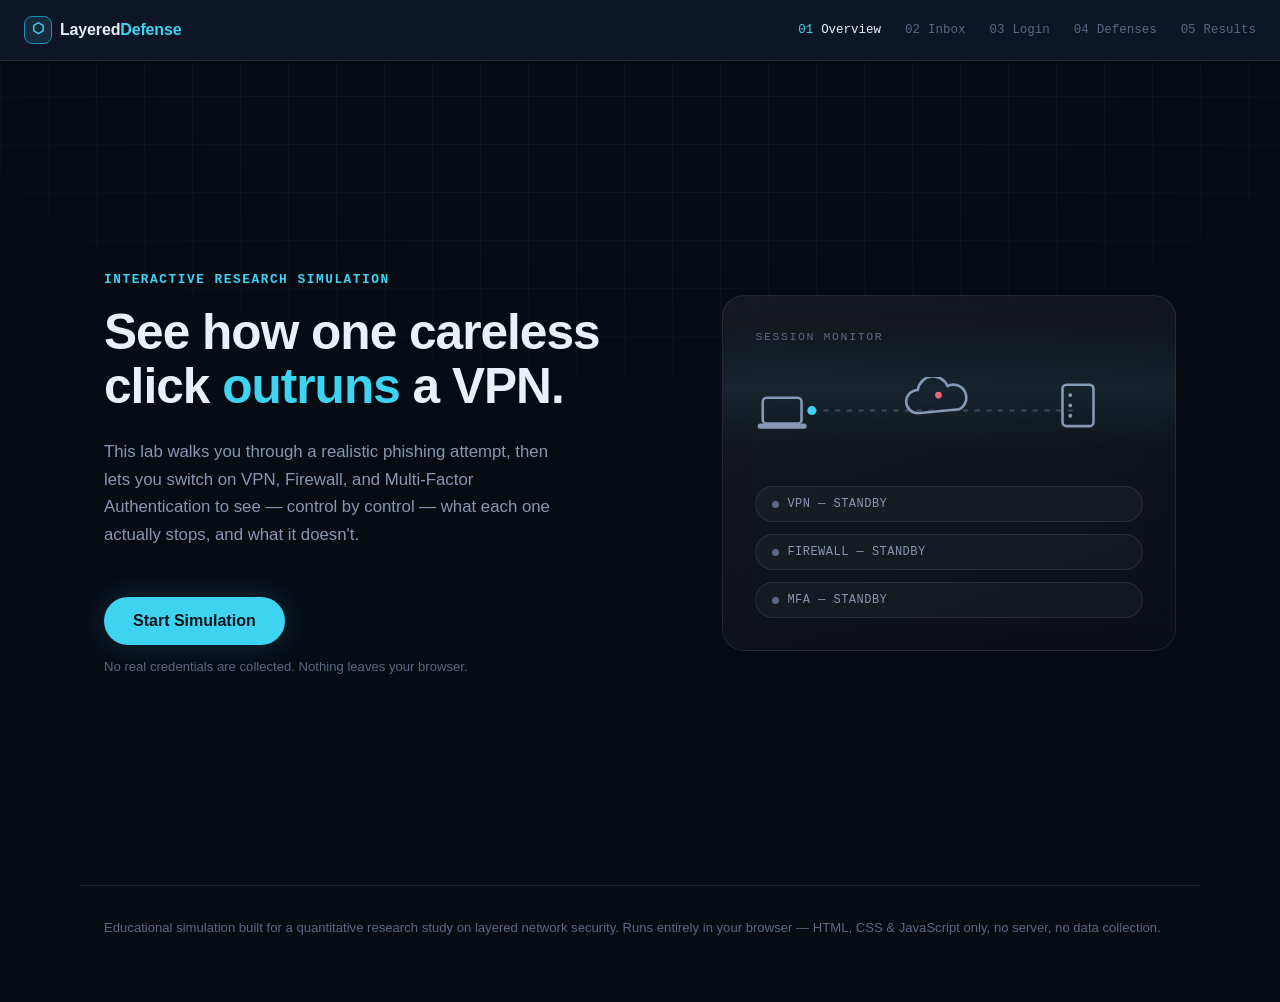
==== index.html @ 51710ab9 "Add files via upload" ====
<!DOCTYPE html>
<html lang="en">
  <head>
    <meta charset="UTF-8" />
    <meta name="viewport" content="width=device-width, initial-scale=1.0" />
    <title>Layered Defense &mdash; A Phishing Response Simulation</title>
    <meta
      name="description"
      content="An interactive, browser-only simulation showing what a VPN, Firewall, and Multi-Factor Authentication each actually stop during a phishing attack — and what they don't."
    />
    <link rel="stylesheet" href="css/style.css" />
  </head>
  <body>
    <!-- Decorative fixed background grid. Hidden from screen readers
         because it carries no information of its own. -->
    <div class="bg-grid" aria-hidden="true"></div>

    <!-- ============================================================
         TOP BAR
         Shown on every page. The step list doubles as an honest
         progress indicator: it tells the participant exactly where
         they are in a real 5-step sequence, not just decoration.
         ============================================================ -->
    <header class="topbar">
      <div class="topbar__brand">
        <span class="brand-mark" aria-hidden="true">&#x2B21;</span>
        <span class="brand-name"
          >Layered<span class="brand-name-accent">Defense</span></span
        >
      </div>
      <nav class="topbar__progress" aria-label="Simulation progress">
        <span class="step step--current">
          <span class="step__index">01</span>
          <span class="step__label">Overview</span>
        </span>
        <span class="step">
          <span class="step__index">02</span>
          <span class="step__label">Inbox</span>
        </span>
        <span class="step">
          <span class="step__index">03</span>
          <span class="step__label">Login</span>
        </span>
        <span class="step">
          <span class="step__index">04</span>
          <span class="step__label">Defenses</span>
        </span>
        <span class="step">
          <span class="step__index">05</span>
          <span class="step__label">Results</span>
        </span>
      </nav>
    </header>

    <!-- ============================================================
         HERO
         Two columns: the pitch + call to action on the left, and a
         small "session monitor" panel on the right that previews the
         laptop → internet → server path used later on the dashboard.
         ============================================================ -->
    <main class="hero">
      <div class="hero__content">
        <p class="eyebrow">Interactive Research Simulation</p>
        <h1 class="hero__title">
          See how one careless click
          <span class="hero__title-accent">outruns</span> a VPN.
        </h1>
        <p class="hero__lede">
          This lab walks you through a realistic phishing attempt, then lets
          you switch on VPN, Firewall, and Multi-Factor Authentication to see
          &mdash; control by control &mdash; what each one actually stops,
          and what it doesn't.
        </p>
        <div class="hero__actions">
          <button type="button" id="start-btn" class="btn btn--primary">
            Start Simulation
          </button>
          <p class="hero__disclaimer">
            No real credentials are collected. Nothing leaves your browser.
          </p>
        </div>
      </div>

      <div class="hero__console glass" aria-hidden="true">
        <div class="console__scanline"></div>
        <p class="console__label">Session Monitor</p>

        <!-- Network path diagram: Laptop → Internet (with a threat
             indicator) → Office Server, with an animated packet
             traveling along the path. Purely illustrative here; this
             same path becomes interactive on the dashboard page. -->
        <svg
          class="console__diagram"
          viewBox="0 0 300 60"
          role="img"
          aria-label="Diagram of a laptop connecting through the internet to an office server"
        >
          <!-- Laptop -->
          <g transform="translate(6,16)">
            <rect
              x="0"
              y="0"
              width="30"
              height="20"
              rx="3"
              fill="none"
              stroke="currentColor"
              stroke-width="2"
            />
            <rect x="-4" y="20" width="38" height="4" rx="2" fill="currentColor" />
          </g>

          <!-- Connection line -->
          <line
            x1="44"
            y1="26"
            x2="248"
            y2="26"
            stroke="currentColor"
            stroke-width="1.5"
            stroke-dasharray="4 5"
            opacity="0.35"
          />

          <!-- Internet cloud, containing a small threat indicator -->
          <g transform="translate(118,2)">
            <path
              d="M8 26 a9 9 0 0 1 0-18 a12 12 0 0 1 23-3 a10 10 0 0 1 9 18 z"
              fill="none"
              stroke="currentColor"
              stroke-width="2"
            />
            <circle cx="24" cy="12" r="2.6" fill="var(--color-red)" />
          </g>

          <!-- Office server -->
          <g transform="translate(238,6)">
            <rect
              x="0"
              y="0"
              width="24"
              height="32"
              rx="3"
              fill="none"
              stroke="currentColor"
              stroke-width="2"
            />
            <circle cx="6" cy="8" r="1.5" fill="currentColor" />
            <circle cx="6" cy="16" r="1.5" fill="currentColor" />
            <circle cx="6" cy="24" r="1.5" fill="currentColor" />
          </g>

          <!-- Animated packet traveling from laptop toward the server -->
          <circle
            class="diagram__packet"
            cx="44"
            cy="26"
            r="3.5"
            fill="var(--color-cyan)"
          />
        </svg>

        <ul class="console__status">
          <li class="chip chip--standby">
            <span class="chip__dot"></span>VPN &mdash; STANDBY
          </li>
          <li class="chip chip--standby">
            <span class="chip__dot"></span>FIREWALL &mdash; STANDBY
          </li>
          <li class="chip chip--standby">
            <span class="chip__dot"></span>MFA &mdash; STANDBY
          </li>
        </ul>
      </div>
    </main>

    <footer class="site-footer">
      <p>
        Educational simulation built for a quantitative research study on
        layered network security. Runs entirely in your browser &mdash; HTML,
        CSS &amp; JavaScript only, no server, no data collection.
      </p>
    </footer>

    <!-- state.js must load before main.js: main.js calls resetState(),
         which is defined in state.js. -->
    <script src="js/state.js"></script>
    <script src="js/main.js"></script>
  </body>
</html>
---- css/style.css ----
/*
  ============================================================
  style.css — Shared design system for the whole simulator
  ============================================================
  This file is loaded by EVERY page in the project, so it is
  split into two kinds of sections:

    1) DESIGN SYSTEM  — colors, type, spacing, buttons, cards,
       the top bar, chips, etc. These are reused on every page
       (email inbox, login, dashboard, results).

    2) PAGE-SPECIFIC   — styles only used on the landing page
       (the hero layout and its console/diagram graphic).
       These are clearly marked and can safely be ignored when
       building later pages, or split into their own file later
       if the project grows.

  Section list (search for these comments to jump around):
    1. Design tokens (CSS custom properties)
    2. Reset & base styles
    3. Typography
    4. Layout helpers
    5. Top bar / progress steps
    6. Buttons
    7. Glass panel component
    8. Status chips
    9. Landing page: hero layout
    10. Landing page: console + network diagram
    11. Footer
    12. Motion & accessibility
    13. Responsive breakpoints
  ============================================================
*/

/* ============================================================
   1. DESIGN TOKENS
   All colors, fonts, spacing and other repeated values live
   here as CSS custom properties ("variables"), so every page
   and every component pulls from the same palette. Changing a
   value here updates the whole site.
   ============================================================ */
:root {
  /* --- Color: backgrounds --- */
  --color-bg: #070b14; /* page background — deep navy, almost black */
  --color-bg-elevated: #0e1526; /* top bar / raised surfaces */
  --color-panel: #101a2e; /* base tint behind glass panels */
  --color-border: rgba(255, 255, 255, 0.09);
  --color-border-strong: rgba(255, 255, 255, 0.16);

  /* --- Color: accents ---
     Cyan = data / encryption. Green = safe / secure state.
     Red = threat / danger. Used sparingly and always on purpose. */
  --color-cyan: #3fd3f2;
  --color-cyan-dim: #1c8fae;
  --color-green: #3eeba6;
  --color-red: #ff5c7a;

  /* --- Color: text --- */
  --color-text: #eaf0fb;
  --color-text-muted: #8996b3;
  --color-text-faint: #5b6784;

  /* --- Typography ---
     System font stacks are used on purpose: they load
     instantly, need no internet connection, and keep the
     project 100% self-contained for offline / GitHub Pages use. */
  --font-sans: -apple-system, BlinkMacSystemFont, "Segoe UI", Roboto,
    "Helvetica Neue", Arial, sans-serif;
  --font-mono: ui-monospace, "SFMono-Regular", Menlo, Consolas,
    "Liberation Mono", monospace;

  /* --- Spacing scale (used for margin/padding/gap) --- */
  --space-1: 4px;
  --space-2: 8px;
  --space-3: 12px;
  --space-4: 16px;
  --space-5: 24px;
  --space-6: 32px;
  --space-7: 48px;
  --space-8: 64px;
  --space-9: 96px;

  /* --- Radius & shadow --- */
  --radius-sm: 8px;
  --radius-md: 14px;
  --radius-lg: 22px;
  --radius-pill: 999px;
  --glow-cyan: 0 0 32px rgba(63, 211, 242, 0.18);

  /* --- Layout --- */
  --content-width: 1120px;
}

/* ============================================================
   2. RESET & BASE STYLES
   A small, modern reset — just enough to make every browser
   start from the same baseline.
   ============================================================ */
*,
*::before,
*::after {
  box-sizing: border-box;
}

html {
  color-scheme: dark;
}

body {
  margin: 0;
  min-height: 100vh;
  background: var(--color-bg);
  color: var(--color-text);
  font-family: var(--font-sans);
  line-height: 1.5;
  -webkit-font-smoothing: antialiased;
}

img,
svg {
  display: block;
  max-width: 100%;
}

a {
  color: inherit;
}

/* Subtle fixed background texture: a faint grid, evoking a
   network / systems-monitoring feel without being distracting. */
.bg-grid {
  position: fixed;
  inset: 0;
  z-index: -1;
  background-image: linear-gradient(
      to right,
      rgba(255, 255, 255, 0.035) 1px,
      transparent 1px
    ),
    linear-gradient(to bottom, rgba(255, 255, 255, 0.035) 1px, transparent 1px);
  background-size: 48px 48px;
  -webkit-mask-image: radial-gradient(
    ellipse 80% 60% at 50% 0%,
    #000 40%,
    transparent 100%
  );
  mask-image: radial-gradient(
    ellipse 80% 60% at 50% 0%,
    #000 40%,
    transparent 100%
  );
}

/* ============================================================
   3. TYPOGRAPHY
   ============================================================ */
h1,
h2,
h3 {
  margin: 0;
  font-weight: 800;
  letter-spacing: -0.02em;
  line-height: 1.1;
}

p {
  margin: 0;
}

/* The small, uppercase, monospace label used above headlines
   and on status readouts throughout the project — this doubles
   as the project's "data / system readout" signature style. */
.eyebrow {
  font-family: var(--font-mono);
  font-size: 0.8rem;
  font-weight: 600;
  letter-spacing: 0.12em;
  text-transform: uppercase;
  color: var(--color-cyan);
  margin: 0 0 var(--space-4);
}

/* ============================================================
   4. LAYOUT HELPERS
   ============================================================ */
.wrap {
  width: 100%;
  max-width: var(--content-width);
  margin-inline: auto;
  padding-inline: var(--space-5);
}

/* ============================================================
   5. TOP BAR / PROGRESS STEPS
   Shown on every page. Doubles as navigation context: the
   participant can always see how far through the simulation
   they are, because the steps are a real sequence (not just
   decoration).
   ============================================================ */
.topbar {
  display: flex;
  align-items: center;
  justify-content: space-between;
  gap: var(--space-5);
  padding: var(--space-4) var(--space-5);
  background: var(--color-bg-elevated);
  border-bottom: 1px solid var(--color-border);
  flex-wrap: wrap;
}

.topbar__brand {
  display: flex;
  align-items: center;
  gap: var(--space-2);
  font-weight: 800;
  letter-spacing: -0.01em;
}

.brand-mark {
  display: inline-grid;
  place-items: center;
  width: 28px;
  height: 28px;
  border-radius: var(--radius-sm);
  background: rgba(63, 211, 242, 0.12);
  border: 1px solid var(--color-cyan-dim);
  color: var(--color-cyan);
  font-family: var(--font-mono);
  font-size: 0.9rem;
}

.brand-name-accent {
  color: var(--color-cyan);
}

.topbar__progress {
  display: flex;
  gap: var(--space-5);
  font-family: var(--font-mono);
}

.step {
  display: flex;
  align-items: center;
  gap: var(--space-2);
  font-size: 0.78rem;
  color: var(--color-text-faint);
}

.step__index {
  color: var(--color-text-faint);
}

.step--current {
  color: var(--color-text);
}

.step--current .step__index {
  color: var(--color-cyan);
}

/* ============================================================
   6. BUTTONS
   ============================================================ */
.btn {
  display: inline-flex;
  align-items: center;
  justify-content: center;
  gap: var(--space-2);
  padding: 14px 28px;
  border-radius: var(--radius-pill);
  font-family: var(--font-sans);
  font-size: 1rem;
  font-weight: 600;
  border: 1px solid transparent;
  cursor: pointer;
  transition: transform 0.15s ease, box-shadow 0.15s ease,
    background-color 0.15s ease;
}

.btn--primary {
  background: var(--color-cyan);
  color: #04141a;
  box-shadow: var(--glow-cyan);
}

.btn--primary:hover {
  transform: translateY(-1px);
  box-shadow: 0 0 40px rgba(63, 211, 242, 0.3);
}

.btn--primary:active {
  transform: translateY(0);
}

/* ============================================================
   7. GLASS PANEL COMPONENT
   The "glassmorphism" surface used for cards, the hero console,
   and (in later phases) the dashboard and result cards.
   ============================================================ */
.glass {
  background: linear-gradient(
    160deg,
    rgba(255, 255, 255, 0.06),
    rgba(255, 255, 255, 0.02)
  );
  -webkit-backdrop-filter: blur(18px);
  backdrop-filter: blur(18px);
  border: 1px solid var(--color-border);
  border-radius: var(--radius-lg);
}

/* ============================================================
   8. STATUS CHIPS
   Small pill readouts used to show the state of VPN / Firewall
   / MFA. On the landing page they're static ("standby"); on the
   dashboard (built in a later phase) they'll become live and
   interactive.
   ============================================================ */
.chip {
  display: flex;
  align-items: center;
  gap: var(--space-2);
  padding: var(--space-2) var(--space-4);
  border-radius: var(--radius-pill);
  border: 1px solid var(--color-border);
  background: rgba(255, 255, 255, 0.03);
  font-family: var(--font-mono);
  font-size: 0.75rem;
  letter-spacing: 0.04em;
  color: var(--color-text-muted);
  list-style: none;
}

.chip__dot {
  width: 7px;
  height: 7px;
  border-radius: 50%;
  background: var(--color-text-faint);
  flex-shrink: 0;
}

.chip--standby .chip__dot {
  background: var(--color-text-faint);
  box-shadow: none;
}

/* ============================================================
   9. LANDING PAGE: HERO LAYOUT
   (Page-specific — only used on index.html)
   ============================================================ */
.hero {
  display: grid;
  grid-template-columns: 1.1fr 0.9fr;
  gap: var(--space-8);
  align-items: center;
  max-width: var(--content-width);
  margin-inline: auto;
  padding: var(--space-9) var(--space-5);
  min-height: calc(100vh - 76px); /* fill the space below the top bar */
}

.hero__content {
  max-width: 560px;
}

.hero__title {
  font-size: clamp(2.1rem, 4vw, 3.1rem);
}

.hero__title-accent {
  color: var(--color-cyan);
}

.hero__lede {
  margin-top: var(--space-5);
  color: var(--color-text-muted);
  font-size: 1.05rem;
  line-height: 1.65;
  max-width: 48ch;
}

.hero__actions {
  margin-top: var(--space-7);
  display: flex;
  flex-direction: column;
  align-items: flex-start;
  gap: var(--space-3);
}

.hero__disclaimer {
  font-size: 0.82rem;
  color: var(--color-text-faint);
}

/* ============================================================
   10. LANDING PAGE: CONSOLE + NETWORK DIAGRAM
   The signature visual: a small "session monitor" panel that
   previews the exact laptop → internet → server path the
   participant will interact with later, on the dashboard page.
   ============================================================ */
.hero__console {
  position: relative;
  padding: var(--space-6);
  overflow: hidden;
}

.console__label {
  font-family: var(--font-mono);
  font-size: 0.72rem;
  letter-spacing: 0.14em;
  text-transform: uppercase;
  color: var(--color-text-faint);
  margin-bottom: var(--space-6);
}

.console__diagram {
  color: var(--color-text-muted);
  margin-bottom: var(--space-6);
}

.diagram__packet {
  transform-box: fill-box;
  transform-origin: center;
  animation: packet-travel 3.2s ease-in-out infinite;
}

.console__status {
  list-style: none;
  margin: 0;
  padding: 0;
  display: flex;
  flex-direction: column;
  gap: var(--space-3);
}

/* A soft scanning line that drifts down the console panel to
   suggest an active monitoring system. Purely decorative
   (aria-hidden in the HTML) and disabled for reduced-motion
   users below. */
.console__scanline {
  position: absolute;
  left: 0;
  right: 0;
  height: 120px;
  background: linear-gradient(
    to bottom,
    transparent,
    rgba(63, 211, 242, 0.08),
    transparent
  );
  animation: scanline-drift 6s linear infinite;
  pointer-events: none;
}

/* ============================================================
   11. FOOTER
   ============================================================ */
.site-footer {
  max-width: var(--content-width);
  margin-inline: auto;
  padding: var(--space-6) var(--space-5) var(--space-8);
  color: var(--color-text-faint);
  font-size: 0.82rem;
  border-top: 1px solid var(--color-border);
}

/* ============================================================
   12. MOTION & ACCESSIBILITY
   ============================================================ */
@keyframes packet-travel {
  0% {
    transform: translateX(0);
  }
  45% {
    transform: translateX(210px);
  }
  50% {
    transform: translateX(210px);
  }
  95% {
    transform: translateX(0);
  }
  100% {
    transform: translateX(0);
  }
}

@keyframes scanline-drift {
  0% {
    transform: translateY(-140px);
  }
  100% {
    transform: translateY(340px);
  }
}

/* Always show a clear focus outline for keyboard users. */
:focus-visible {
  outline: 2px solid var(--color-cyan);
  outline-offset: 3px;
}

/* Respect users who have asked their system to reduce motion. */
@media (prefers-reduced-motion: reduce) {
  .diagram__packet,
  .console__scanline {
    animation: none !important;
  }
  .btn {
    transition: none;
  }
}

/* ============================================================
   13. RESPONSIVE BREAKPOINTS
   ============================================================ */
@media (max-width: 900px) {
  .hero {
    grid-template-columns: 1fr;
    padding-top: var(--space-7);
    min-height: auto;
  }

  .topbar__progress {
    display: none; /* keep the mobile top bar simple and uncluttered */
  }
}

@media (max-width: 480px) {
  .hero__actions {
    align-items: stretch;
  }

  .btn {
    width: 100%;
  }
}

/* ============================================================
   14. SHARED "INNER PAGE" LAYOUT
   Used by every page AFTER the landing page (inbox, login,
   dashboard, results). Kept generic on purpose — rather than
   naming these classes "inbox-title" etc — so later phases can
   reuse the same intro/title pattern instead of duplicating CSS.
   ============================================================ */
.page-main {
  max-width: var(--content-width);
  margin-inline: auto;
  padding: var(--space-8) var(--space-5) var(--space-9);
}

.page-intro {
  max-width: 640px;
  margin-bottom: var(--space-7);
}

.page-title {
  font-size: clamp(1.8rem, 3vw, 2.4rem);
  margin-top: var(--space-2);
}

.page-lede {
  margin-top: var(--space-4);
  color: var(--color-text-muted);
  font-size: 1.02rem;
  line-height: 1.6;
}

/* Small "done" state for top-bar steps that are behind the
   participant. A checkmark communicates real progress, not
   just decoration — see the design note in email.html. */
.step--done .step__index {
  color: var(--color-green);
}

.step--done .step__index::before {
  content: "\2713 ";
}

/* ============================================================
   15. EMAIL INBOX PAGE (Phase 2)
   ============================================================ */
.email-list {
  list-style: none;
  margin: 0;
  padding: 0;
  display: flex;
  flex-direction: column;
  gap: var(--space-3);
}

.email-item {
  display: grid;
  grid-template-columns: auto 1fr auto;
  align-items: center;
  gap: var(--space-4);
  padding: var(--space-4) var(--space-5);
  cursor: pointer;
  transition: transform 0.15s ease, border-color 0.15s ease;
}

.email-item:hover,
.email-item:focus-visible {
  transform: translateY(-1px);
  border-color: var(--color-border-strong);
}

.email-avatar {
  display: grid;
  place-items: center;
  width: 40px;
  height: 40px;
  border-radius: 50%;
  background: rgba(63, 211, 242, 0.12);
  border: 1px solid var(--color-cyan-dim);
  color: var(--color-cyan);
  font-family: var(--font-mono);
  font-size: 0.75rem;
  font-weight: 700;
  flex-shrink: 0;
}

.email-summary {
  display: flex;
  flex-direction: column;
  gap: 2px;
  min-width: 0; /* lets text-overflow ellipsis work inside a CSS grid item */
}

.email-sender {
  font-weight: 700;
  font-size: 0.92rem;
}

.email-subject {
  font-size: 0.92rem;
  color: var(--color-text);
}

.email-preview {
  font-size: 0.85rem;
  color: var(--color-text-faint);
  overflow: hidden;
  text-overflow: ellipsis;
  white-space: nowrap;
}

.email-date {
  font-family: var(--font-mono);
  font-size: 0.75rem;
  color: var(--color-text-faint);
  white-space: nowrap;
}

.email-detail {
  padding: var(--space-6);
}

.btn-back {
  background: none;
  border: none;
  color: var(--color-text-muted);
  font-family: var(--font-sans);
  font-size: 0.9rem;
  cursor: pointer;
  padding: 0 0 var(--space-5);
}

.btn-back:hover {
  color: var(--color-text);
}

.email-detail__header {
  padding-bottom: var(--space-5);
  margin-bottom: var(--space-5);
  border-bottom: 1px solid var(--color-border);
}

.email-detail__sender {
  font-family: var(--font-mono);
  font-size: 0.8rem;
  color: var(--color-text-faint);
}

.email-detail__subject {
  margin-top: var(--space-2);
  font-size: 1.4rem;
}

.email-detail__date {
  margin-top: var(--space-2);
  font-size: 0.8rem;
  color: var(--color-text-faint);
}

.email-detail__body p {
  margin-bottom: var(--space-4);
  color: var(--color-text);
  line-height: 1.7;
  max-width: 60ch;
}

.phishing-link-wrap {
  margin-top: var(--space-2);
}

.phishing-link {
  background: none;
  border: none;
  padding: 0;
  color: var(--color-cyan);
  text-decoration: underline;
  font-family: var(--font-mono);
  font-size: 0.92rem;
  cursor: pointer;
}

.phishing-link:hover {
  color: var(--color-text);
}

.email-hint {
  margin-top: var(--space-3);
  font-size: 0.82rem;
  color: var(--color-text-faint);
  max-width: 46ch;
}

@media (max-width: 640px) {
  .email-item {
    grid-template-columns: auto 1fr;
  }

  .email-date {
    display: none;
  }
}
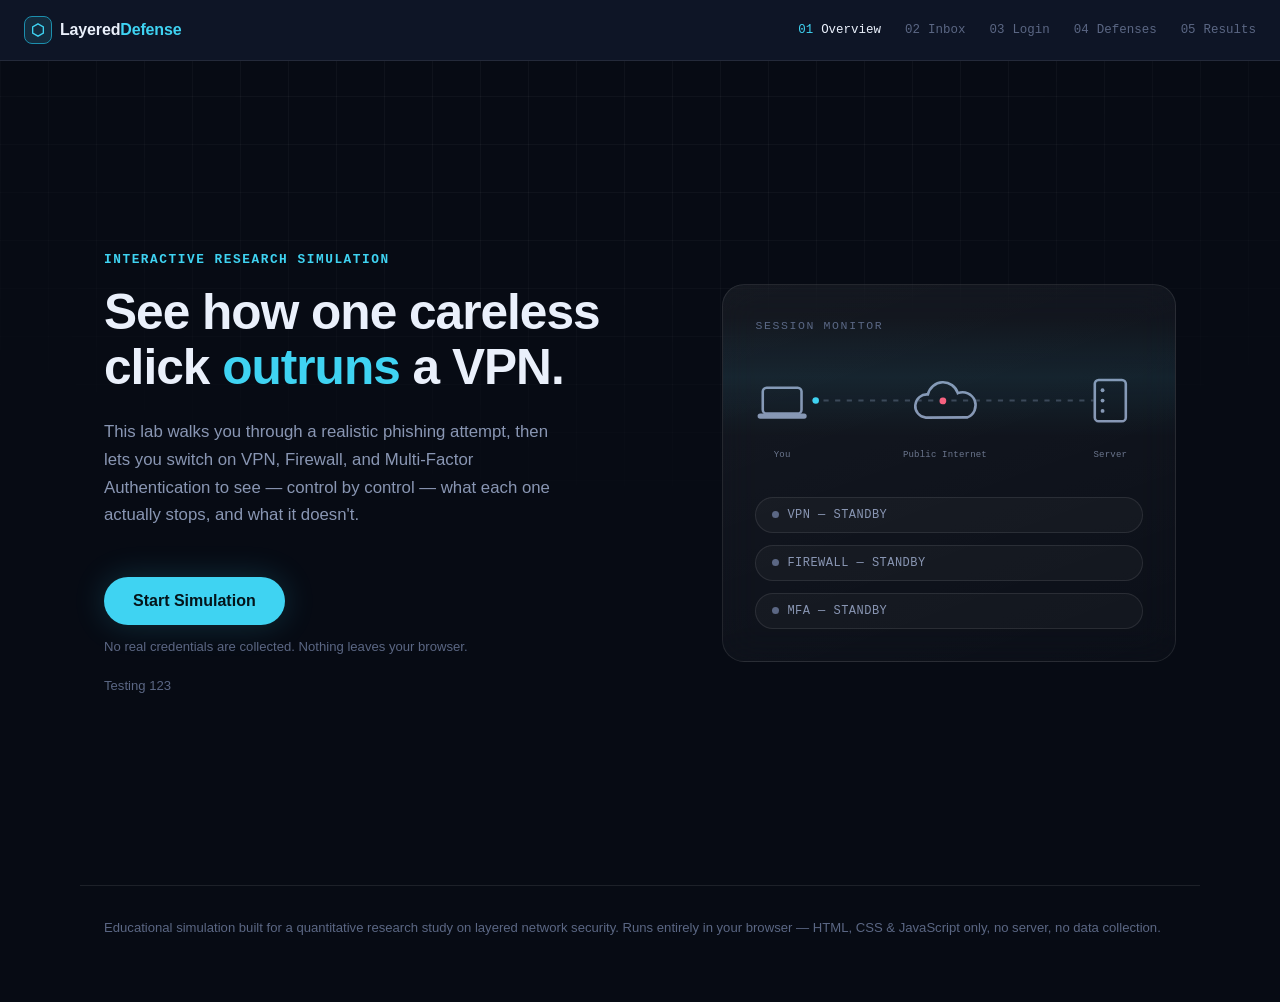
==== commit 73a6877f: "Add files via upload" ====
--- a/index.html
+++ b/index.html
@@ -23,7 +23,7 @@
          ============================================================ -->
     <header class="topbar">
       <div class="topbar__brand">
-        <span class="brand-mark" aria-hidden="true">&#x2B21;</span>
+        <span class="brand-mark" aria-hidden="true"><svg width="14" height="14" viewBox="0 0 16 16" focusable="false"><polygon points="8,1 14.1,4.5 14.1,11.5 8,15 1.9,11.5 1.9,4.5" fill="none" stroke="currentColor" stroke-width="1.5" /></svg></span>
         <span class="brand-name"
           >Layered<span class="brand-name-accent">Defense</span></span
         >
@@ -76,7 +76,7 @@
             Start Simulation
           </button>
           <p class="hero__disclaimer">
-            No real credentials are collected. Nothing leaves your browser.
+            No real credentials are collected. Nothing leaves your browser.<br><br> Testing 123
           </p>
         </div>
       </div>
@@ -91,7 +91,7 @@
              same path becomes interactive on the dashboard page. -->
         <svg
           class="console__diagram"
-          viewBox="0 0 300 60"
+          viewBox="0 0 300 76"
           role="img"
           aria-label="Diagram of a laptop connecting through the internet to an office server"
         >
@@ -114,7 +114,7 @@
           <line
             x1="44"
             y1="26"
-            x2="248"
+            x2="262"
             y2="26"
             stroke="currentColor"
             stroke-width="1.5"
@@ -122,19 +122,22 @@
             opacity="0.35"
           />
 
-          <!-- Internet cloud, containing a small threat indicator -->
-          <g transform="translate(118,2)">
+          <!-- Internet cloud, containing a small threat indicator.
+               This path is built from two mirrored pairs of arcs
+               (verified programmatically to be symmetric about its
+               own center) so it sits level rather than leaning. -->
+          <g transform="translate(125,16) rotate (5 40 16)">
             <path
               d="M8 26 a9 9 0 0 1 0-18 a12 12 0 0 1 23-3 a10 10 0 0 1 9 18 z"
               fill="none"
               stroke="currentColor"
               stroke-width="2"
             />
-            <circle cx="24" cy="12" r="2.6" fill="var(--color-red)" />
+            <circle cx="20" cy="12" r="2.6" fill="var(--color-red)" />
           </g>
 
           <!-- Office server -->
-          <g transform="translate(238,6)">
+          <g transform="translate(263,10)">
             <rect
               x="0"
               y="0"
@@ -153,11 +156,17 @@
           <!-- Animated packet traveling from laptop toward the server -->
           <circle
             class="diagram__packet"
-            cx="44"
+            cx="47"
             cy="26"
-            r="3.5"
+            r="2.5"
             fill="var(--color-cyan)"
           />
+
+          <!-- Labels so each icon reads as what it represents, not just
+               an abstract shape -->
+          <text x="21" y="70" text-anchor="middle" class="diagram-caption">You</text>
+          <text x="147" y="70" text-anchor="middle" class="diagram-caption">Public Internet</text>
+          <text x="275" y="70" text-anchor="middle" class="diagram-caption">Server</text>
         </svg>
 
         <ul class="console__status">
--- a/css/style.css
+++ b/css/style.css
@@ -345,6 +345,16 @@
   box-shadow: none;
 }
 
+.chip--active {
+  border-color: var(--color-cyan-dim);
+  color: var(--color-text);
+}
+
+.chip--active .chip__dot {
+  background: var(--color-cyan);
+  box-shadow: 0 0 8px rgba(63, 211, 242, 0.6);
+}
+
 /* ============================================================
    9. LANDING PAGE: HERO LAYOUT
    (Page-specific — only used on index.html)
@@ -422,7 +432,22 @@
 .diagram__packet {
   transform-box: fill-box;
   transform-origin: center;
-  animation: packet-travel 3.2s ease-in-out infinite;
+  animation-name: packet-travel;
+  animation-duration: 3.2s;
+  animation-timing-function: ease-in-out;
+  animation-iteration-count: infinite;
+}
+
+/* Small labels under each diagram icon (You / Internet / Server) so
+   the shapes read as what they represent instead of staying
+   abstract. Shared by the landing page's preview diagram and the
+   dashboard's live diagram. */
+.diagram-caption {
+  font-family: var(--font-mono);
+  font-size: 7px;
+  fill: currentColor;
+  opacity: 0.75;
+  letter-spacing: 0.02em;
 }
 
 .console__status {
@@ -504,7 +529,8 @@
 /* Respect users who have asked their system to reduce motion. */
 @media (prefers-reduced-motion: reduce) {
   .diagram__packet,
-  .console__scanline {
+  .console__scanline,
+  .dash-path__packet {
     animation: none !important;
   }
   .btn {
@@ -736,3 +762,458 @@
     display: none;
   }
 }
+
+/* ============================================================
+   16. FAKE LOGIN PAGE (Phase 3)
+   Simulates the page a phishing link would lead to. Wrapped in a
+   "fake browser window" so the address-bar mismatch introduced
+   on the inbox page (Phase 2) is visible here too, not just
+   described in a tooltip.
+   ============================================================ */
+.login-main {
+  display: flex;
+  justify-content: center;
+  padding-top: var(--space-7);
+}
+
+.fake-browser {
+  width: 100%;
+  max-width: 440px;
+  overflow: hidden;
+}
+
+.fake-browser__bar {
+  display: flex;
+  align-items: center;
+  gap: var(--space-2);
+  padding: var(--space-3) var(--space-4);
+  background: rgba(0, 0, 0, 0.25);
+  border-bottom: 1px solid var(--color-border);
+}
+
+.fake-browser__dot {
+  width: 8px;
+  height: 8px;
+  border-radius: 50%;
+  background: var(--color-text-faint);
+  opacity: 0.5;
+  flex-shrink: 0;
+}
+
+.fake-browser__url {
+  margin-left: var(--space-2);
+  font-family: var(--font-mono);
+  font-size: 0.72rem;
+  color: var(--color-text-faint);
+  overflow: hidden;
+  text-overflow: ellipsis;
+  white-space: nowrap;
+}
+
+.login-card {
+  padding: var(--space-7) var(--space-6);
+}
+
+.login-card__brand {
+  font-family: var(--font-mono);
+  font-size: 0.78rem;
+  letter-spacing: 0.08em;
+  text-transform: uppercase;
+  color: var(--color-text-muted);
+  margin-bottom: var(--space-4);
+}
+
+.login-card__title {
+  font-size: 1.5rem;
+}
+
+.login-card__subtitle {
+  margin-top: var(--space-2);
+  margin-bottom: var(--space-6);
+  color: var(--color-text-muted);
+  font-size: 0.92rem;
+}
+
+.field {
+  display: block;
+  margin-bottom: var(--space-4);
+}
+
+.field__label {
+  display: block;
+  margin-bottom: var(--space-2);
+  font-size: 0.85rem;
+  color: var(--color-text-muted);
+}
+
+.field input {
+  width: 100%;
+  padding: 12px var(--space-4);
+  border-radius: var(--radius-sm);
+  border: 1px solid var(--color-border-strong);
+  background: rgba(255, 255, 255, 0.03);
+  color: var(--color-text);
+  font-family: var(--font-sans);
+  font-size: 0.95rem;
+}
+
+.field input:focus-visible {
+  outline: none;
+  border-color: var(--color-cyan);
+}
+
+.btn--full {
+  width: 100%;
+  margin-top: var(--space-2);
+}
+
+.login-card .btn-back {
+  margin-top: var(--space-5);
+  padding: 0;
+}
+
+/* ============================================================
+   17. SECURITY DASHBOARD (Phase 4)
+   ============================================================ */
+.notice {
+  margin-bottom: var(--space-6);
+  padding: var(--space-4) var(--space-5);
+  border-radius: var(--radius-md);
+  border: 1px solid rgba(255, 92, 122, 0.35);
+  background: rgba(255, 92, 122, 0.08);
+  font-size: 0.9rem;
+  line-height: 1.6;
+}
+
+.notice a {
+  color: var(--color-red);
+  text-decoration: underline;
+}
+
+.dashboard-grid {
+  display: grid;
+  grid-template-columns: 1fr 1fr;
+  gap: var(--space-6);
+  align-items: start;
+}
+
+.controls-list {
+  display: flex;
+  flex-direction: column;
+  gap: var(--space-4);
+}
+
+/* Each row: a toggle switch + its always-visible role/limitation
+   copy. The limitation is shown up front, not hidden behind a
+   click — the point is honesty about what a control does and
+   doesn't do, whether or not it's switched on. */
+.control-row {
+  display: flex;
+  align-items: flex-start;
+  gap: var(--space-4);
+  padding: var(--space-5);
+}
+
+.control-row__copy {
+  display: flex;
+  flex-direction: column;
+  gap: var(--space-2);
+}
+
+.control-row__label {
+  font-weight: 700;
+  font-size: 0.98rem;
+}
+
+.control-row__role,
+.control-row__limit {
+  font-size: 0.85rem;
+  color: var(--color-text-muted);
+  line-height: 1.55;
+}
+
+.control-row__role strong,
+.control-row__limit strong {
+  color: var(--color-text);
+}
+
+/* Accessible toggle switch. A real <button role="switch"> rather
+   than a styled checkbox, so screen readers announce it as a
+   switch and its on/off state via aria-checked (set in JS). */
+.toggle-switch {
+  flex-shrink: 0;
+  width: 48px;
+  height: 28px;
+  padding: 0;
+  border-radius: var(--radius-pill);
+  border: 1px solid var(--color-border-strong);
+  background: rgba(255, 255, 255, 0.06);
+  cursor: pointer;
+  position: relative;
+  transition: background-color 0.15s ease, border-color 0.15s ease;
+}
+
+.toggle-switch__track {
+  display: block;
+  width: 100%;
+  height: 100%;
+  position: relative;
+}
+
+.toggle-switch__thumb {
+  position: absolute;
+  top: 2px;
+  left: 2px;
+  width: 22px;
+  height: 22px;
+  border-radius: 50%;
+  background: var(--color-text-faint);
+  transition: transform 0.15s ease, background-color 0.15s ease;
+}
+
+.toggle-switch.is-on {
+  background: rgba(63, 211, 242, 0.16);
+  border-color: var(--color-cyan-dim);
+}
+
+.toggle-switch.is-on .toggle-switch__thumb {
+  transform: translateX(20px);
+  background: var(--color-cyan);
+}
+
+.dashboard-panel {
+  padding: var(--space-6);
+}
+
+.dashboard-diagram {
+  width: 100%;
+  height: auto;
+  color: var(--color-text-muted);
+}
+
+/* Icons that only appear once their matching control is switched
+   on (VPN lock, Firewall shield, MFA lock) or once an outcome is
+   known (breach indicator, blocked mark). Toggling one shared
+   class from JS keeps the show/hide logic identical for all five. */
+.control-icon {
+  opacity: 0;
+  transition: opacity 0.2s ease;
+}
+
+.control-icon.is-visible {
+  opacity: 1;
+}
+
+.breach-indicator {
+  transform-box: fill-box;
+  transform-origin: center;
+}
+
+.breach-indicator.is-visible {
+  animation: breach-pulse 1.6s ease-in-out infinite;
+}
+
+#dash-packet {
+  fill: var(--color-cyan);
+}
+
+#dash-packet.packet--breached {
+  fill: var(--color-red);
+}
+
+#dash-packet.packet--blocked {
+  fill: var(--color-green);
+}
+
+.live-explanation {
+  margin-top: var(--space-6);
+  padding-top: var(--space-5);
+  border-top: 1px solid var(--color-border);
+}
+
+.live-explanation__headline {
+  font-weight: 700;
+  margin-bottom: var(--space-3);
+}
+
+.live-explanation p {
+  font-size: 0.9rem;
+  color: var(--color-text-muted);
+  line-height: 1.6;
+  margin-bottom: var(--space-2);
+}
+
+.dashboard-continue {
+  margin-top: var(--space-7);
+  display: flex;
+  justify-content: center;
+}
+
+@keyframes dash-packet-travel {
+  0% {
+    transform: translateX(0);
+  }
+  45% {
+    transform: translateX(255px);
+  }
+  50% {
+    transform: translateX(255px);
+  }
+  95% {
+    transform: translateX(0);
+  }
+  100% {
+    transform: translateX(0);
+  }
+}
+
+#dash-packet {
+  animation-name: dash-packet-travel;
+}
+
+@keyframes breach-pulse {
+  0%,
+  100% {
+    transform: scale(1);
+    opacity: 1;
+  }
+  50% {
+    transform: scale(1.5);
+    opacity: 0.6;
+  }
+}
+
+@media (prefers-reduced-motion: reduce) {
+  .breach-indicator.is-visible {
+    animation: none !important;
+  }
+}
+
+@media (max-width: 860px) {
+  .dashboard-grid {
+    grid-template-columns: 1fr;
+  }
+}
+
+/* ============================================================
+   18. RESULTS PAGE (Phase 5)
+   ============================================================ */
+.results-section {
+  margin-bottom: var(--space-5);
+}
+
+.results-card {
+  padding: var(--space-6);
+}
+
+.results-card h2 {
+  font-size: 1.05rem;
+  margin-bottom: var(--space-4);
+}
+
+.results-card__note {
+  margin-bottom: var(--space-4);
+  color: var(--color-text-muted);
+  font-size: 0.92rem;
+}
+
+/* "What You Did" recap list */
+.recap-list {
+  list-style: none;
+  margin: 0;
+  padding: 0;
+  display: flex;
+  flex-direction: column;
+  gap: var(--space-3);
+}
+
+.recap-list li {
+  position: relative;
+  padding-left: var(--space-5);
+  font-size: 0.92rem;
+  color: var(--color-text-muted);
+  line-height: 1.6;
+}
+
+.recap-list li::before {
+  content: "";
+  position: absolute;
+  left: 0;
+  top: 8px;
+  width: 6px;
+  height: 6px;
+  border-radius: 50%;
+  background: var(--color-cyan);
+}
+
+/* "Your Final Defense Configuration" chips */
+.config-chips {
+  display: flex;
+  flex-wrap: wrap;
+  gap: var(--space-3);
+}
+
+/* "What Happened" outcome panel */
+#outcome-panel .live-explanation__headline,
+.outcome-panel__headline {
+  font-size: 1.2rem;
+  font-weight: 800;
+  margin-bottom: var(--space-3);
+}
+
+#outcome-panel p {
+  color: var(--color-text-muted);
+  font-size: 0.95rem;
+  line-height: 1.65;
+  margin-bottom: var(--space-2);
+}
+
+/* "Spot the Signs" indicator list */
+.indicator-list {
+  list-style: none;
+  margin: 0;
+  padding: 0;
+  display: flex;
+  flex-direction: column;
+  gap: var(--space-5);
+}
+
+.indicator-item {
+  position: relative;
+  padding-left: var(--space-6);
+}
+
+.indicator-item::before {
+  content: "\26A0";
+  position: absolute;
+  left: 0;
+  top: 0;
+  color: var(--color-red);
+  font-size: 0.85rem;
+}
+
+.indicator-item__title {
+  font-weight: 700;
+  font-size: 0.92rem;
+  margin-bottom: 4px;
+}
+
+.indicator-item__detail {
+  color: var(--color-text-muted);
+  font-size: 0.88rem;
+  line-height: 1.6;
+}
+
+.takeaway {
+  max-width: 70ch;
+  color: var(--color-text-muted);
+  font-size: 0.95rem;
+  line-height: 1.7;
+  margin: var(--space-2) 0 var(--space-7);
+}
+
+.results-restart {
+  display: flex;
+  justify-content: center;
+  padding-bottom: var(--space-8);
+}
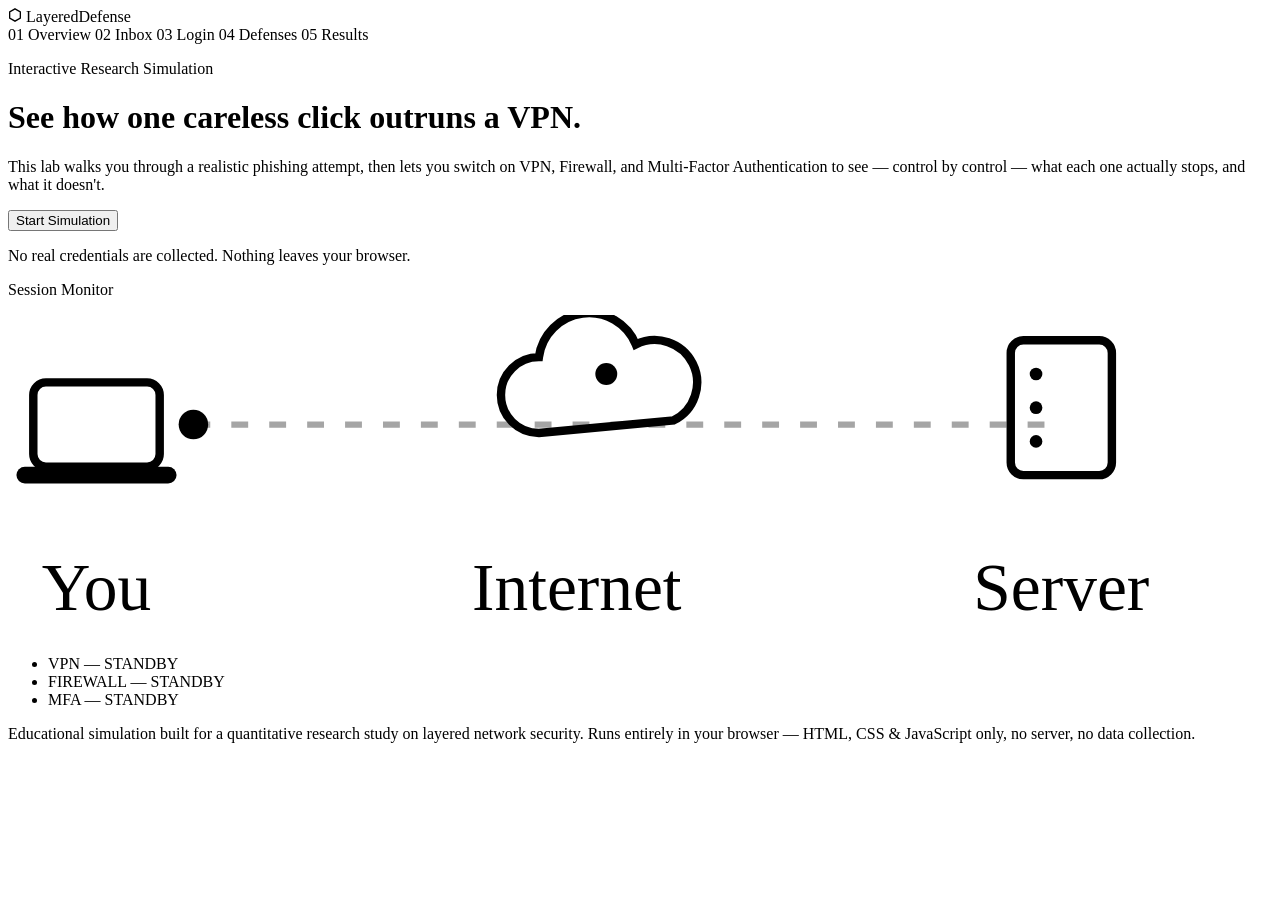
==== commit 3f3a2ff6: "Add files via upload" ====
--- a/index.html
+++ b/index.html
@@ -76,7 +76,7 @@
             Start Simulation
           </button>
           <p class="hero__disclaimer">
-            No real credentials are collected. Nothing leaves your browser.<br><br> Testing 123
+            No real credentials are collected. Nothing leaves your browser.
           </p>
         </div>
       </div>
@@ -114,7 +114,7 @@
           <line
             x1="44"
             y1="26"
-            x2="262"
+            x2="248"
             y2="26"
             stroke="currentColor"
             stroke-width="1.5"
@@ -122,22 +122,19 @@
             opacity="0.35"
           />
 
-          <!-- Internet cloud, containing a small threat indicator.
-               This path is built from two mirrored pairs of arcs
-               (verified programmatically to be symmetric about its
-               own center) so it sits level rather than leaning. -->
-          <g transform="translate(125,16) rotate (5 40 16)">
+          <!-- Internet cloud, containing a small threat indicator -->
+          <g transform="translate(118,2)">
             <path
               d="M8 26 a9 9 0 0 1 0-18 a12 12 0 0 1 23-3 a10 10 0 0 1 9 18 z"
               fill="none"
               stroke="currentColor"
               stroke-width="2"
             />
-            <circle cx="20" cy="12" r="2.6" fill="var(--color-red)" />
+            <circle cx="24" cy="12" r="2.6" fill="var(--color-red)" />
           </g>
 
           <!-- Office server -->
-          <g transform="translate(263,10)">
+          <g transform="translate(238,6)">
             <rect
               x="0"
               y="0"
@@ -156,17 +153,17 @@
           <!-- Animated packet traveling from laptop toward the server -->
           <circle
             class="diagram__packet"
-            cx="47"
+            cx="44"
             cy="26"
-            r="2.5"
+            r="3.5"
             fill="var(--color-cyan)"
           />
 
           <!-- Labels so each icon reads as what it represents, not just
                an abstract shape -->
           <text x="21" y="70" text-anchor="middle" class="diagram-caption">You</text>
-          <text x="147" y="70" text-anchor="middle" class="diagram-caption">Public Internet</text>
-          <text x="275" y="70" text-anchor="middle" class="diagram-caption">Server</text>
+          <text x="135" y="70" text-anchor="middle" class="diagram-caption">Internet</text>
+          <text x="250" y="70" text-anchor="middle" class="diagram-caption">Server</text>
         </svg>
 
         <ul class="console__status">
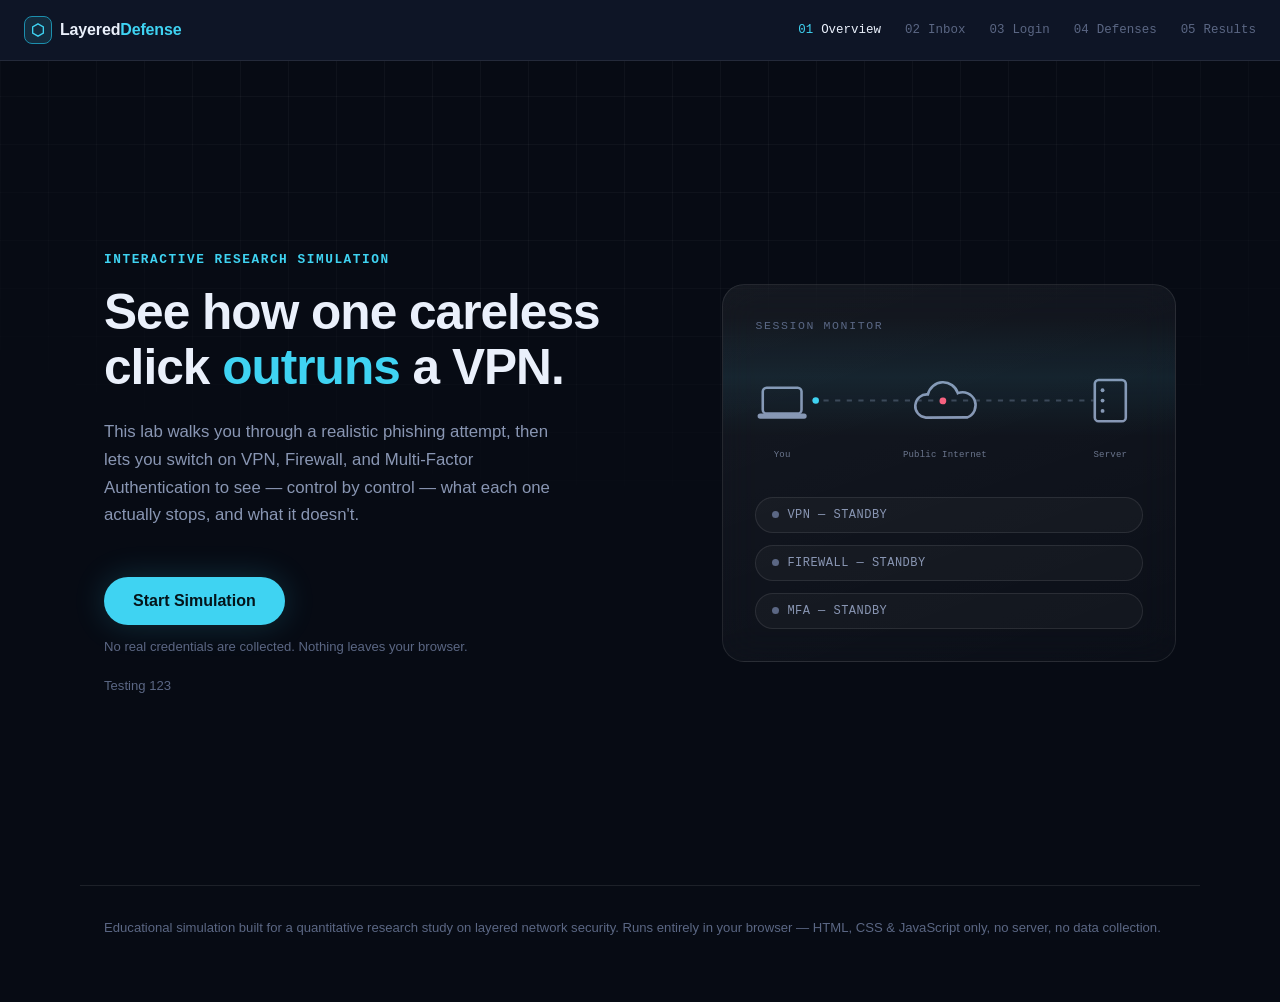
==== commit ee122774: "Add files via upload" ====
--- a/index.html
+++ b/index.html
@@ -76,7 +76,7 @@
             Start Simulation
           </button>
           <p class="hero__disclaimer">
-            No real credentials are collected. Nothing leaves your browser.
+            No real credentials are collected. Nothing leaves your browser.<br><br> Testing 123
           </p>
         </div>
       </div>
@@ -114,7 +114,7 @@
           <line
             x1="44"
             y1="26"
-            x2="248"
+            x2="262"
             y2="26"
             stroke="currentColor"
             stroke-width="1.5"
@@ -122,19 +122,22 @@
             opacity="0.35"
           />
 
-          <!-- Internet cloud, containing a small threat indicator -->
-          <g transform="translate(118,2)">
+          <!-- Internet cloud, containing a small threat indicator.
+               This path is built from two mirrored pairs of arcs
+               (verified programmatically to be symmetric about its
+               own center) so it sits level rather than leaning. -->
+          <g transform="translate(125,16) rotate (5 40 16)">
             <path
               d="M8 26 a9 9 0 0 1 0-18 a12 12 0 0 1 23-3 a10 10 0 0 1 9 18 z"
               fill="none"
               stroke="currentColor"
               stroke-width="2"
             />
-            <circle cx="24" cy="12" r="2.6" fill="var(--color-red)" />
+            <circle cx="20" cy="12" r="2.6" fill="var(--color-red)" />
           </g>
 
           <!-- Office server -->
-          <g transform="translate(238,6)">
+          <g transform="translate(263,10)">
             <rect
               x="0"
               y="0"
@@ -153,17 +156,17 @@
           <!-- Animated packet traveling from laptop toward the server -->
           <circle
             class="diagram__packet"
-            cx="44"
+            cx="47"
             cy="26"
-            r="3.5"
+            r="2.5"
             fill="var(--color-cyan)"
           />
 
           <!-- Labels so each icon reads as what it represents, not just
                an abstract shape -->
           <text x="21" y="70" text-anchor="middle" class="diagram-caption">You</text>
-          <text x="135" y="70" text-anchor="middle" class="diagram-caption">Internet</text>
-          <text x="250" y="70" text-anchor="middle" class="diagram-caption">Server</text>
+          <text x="147" y="70" text-anchor="middle" class="diagram-caption">Public Internet</text>
+          <text x="275" y="70" text-anchor="middle" class="diagram-caption">Server</text>
         </svg>
 
         <ul class="console__status">
--- a/css/style.css
+++ b/css/style.css
@@ -0,0 +1,1253 @@
+/*
+  ============================================================
+  style.css — Shared design system for the whole simulator
+  ============================================================
+  This file is loaded by EVERY page in the project, so it is
+  split into two kinds of sections:
+
+    1) DESIGN SYSTEM  — colors, type, spacing, buttons, cards,
+       the top bar, chips, etc. These are reused on every page
+       (email inbox, login, dashboard, results).
+
+    2) PAGE-SPECIFIC   — styles only used on the landing page
+       (the hero layout and its console/diagram graphic).
+       These are clearly marked and can safely be ignored when
+       building later pages, or split into their own file later
+       if the project grows.
+
+  Section list (search for these comments to jump around):
+    1. Design tokens (CSS custom properties)
+    2. Reset & base styles
+    3. Typography
+    4. Layout helpers
+    5. Top bar / progress steps
+    6. Buttons
+    7. Glass panel component
+    8. Status chips
+    9. Landing page: hero layout
+    10. Landing page: console + network diagram
+    11. Footer
+    12. Motion & accessibility
+    13. Responsive breakpoints
+  ============================================================
+*/
+
+/* ============================================================
+   1. DESIGN TOKENS
+   All colors, fonts, spacing and other repeated values live
+   here as CSS custom properties ("variables"), so every page
+   and every component pulls from the same palette. Changing a
+   value here updates the whole site.
+   ============================================================ */
+:root {
+  /* --- Color: backgrounds --- */
+  --color-bg: #070b14; /* page background — deep navy, almost black */
+  --color-bg-elevated: #0e1526; /* top bar / raised surfaces */
+  --color-panel: #101a2e; /* base tint behind glass panels */
+  --color-border: rgba(255, 255, 255, 0.09);
+  --color-border-strong: rgba(255, 255, 255, 0.16);
+
+  /* --- Color: accents ---
+     Cyan = data / encryption. Green = safe / secure state.
+     Red = threat / danger. Used sparingly and always on purpose. */
+  --color-cyan: #3fd3f2;
+  --color-cyan-dim: #1c8fae;
+  --color-green: #3eeba6;
+  --color-red: #ff5c7a;
+
+  /* --- Color: text --- */
+  --color-text: #eaf0fb;
+  --color-text-muted: #8996b3;
+  --color-text-faint: #5b6784;
+
+  /* --- Typography ---
+     System font stacks are used on purpose: they load
+     instantly, need no internet connection, and keep the
+     project 100% self-contained for offline / GitHub Pages use. */
+  --font-sans: -apple-system, BlinkMacSystemFont, "Segoe UI", Roboto,
+    "Helvetica Neue", Arial, sans-serif;
+  --font-mono: ui-monospace, "SFMono-Regular", Menlo, Consolas,
+    "Liberation Mono", monospace;
+
+  /* --- Spacing scale (used for margin/padding/gap) --- */
+  --space-1: 4px;
+  --space-2: 8px;
+  --space-3: 12px;
+  --space-4: 16px;
+  --space-5: 24px;
+  --space-6: 32px;
+  --space-7: 48px;
+  --space-8: 64px;
+  --space-9: 96px;
+
+  /* --- Radius & shadow --- */
+  --radius-sm: 8px;
+  --radius-md: 14px;
+  --radius-lg: 22px;
+  --radius-pill: 999px;
+  --glow-cyan: 0 0 32px rgba(63, 211, 242, 0.18);
+
+  /* --- Layout --- */
+  --content-width: 1120px;
+}
+
+/* ============================================================
+   2. RESET & BASE STYLES
+   A small, modern reset — just enough to make every browser
+   start from the same baseline.
+   ============================================================ */
+*,
+*::before,
+*::after {
+  box-sizing: border-box;
+}
+
+html {
+  color-scheme: dark;
+}
+
+body {
+  margin: 0;
+  min-height: 100vh;
+  background: var(--color-bg);
+  color: var(--color-text);
+  font-family: var(--font-sans);
+  line-height: 1.5;
+  -webkit-font-smoothing: antialiased;
+}
+
+img,
+svg {
+  display: block;
+  max-width: 100%;
+}
+
+a {
+  color: inherit;
+}
+
+/* Subtle fixed background texture: a faint grid, evoking a
+   network / systems-monitoring feel without being distracting. */
+.bg-grid {
+  position: fixed;
+  inset: 0;
+  z-index: -1;
+  background-image: linear-gradient(
+      to right,
+      rgba(255, 255, 255, 0.035) 1px,
+      transparent 1px
+    ),
+    linear-gradient(to bottom, rgba(255, 255, 255, 0.035) 1px, transparent 1px);
+  background-size: 48px 48px;
+  -webkit-mask-image: radial-gradient(
+    ellipse 80% 60% at 50% 0%,
+    #000 40%,
+    transparent 100%
+  );
+  mask-image: radial-gradient(
+    ellipse 80% 60% at 50% 0%,
+    #000 40%,
+    transparent 100%
+  );
+}
+
+/* ============================================================
+   3. TYPOGRAPHY
+   ============================================================ */
+h1,
+h2,
+h3 {
+  margin: 0;
+  font-weight: 800;
+  letter-spacing: -0.02em;
+  line-height: 1.1;
+}
+
+p {
+  margin: 0;
+}
+
+/* The small, uppercase, monospace label used above headlines
+   and on status readouts throughout the project — this doubles
+   as the project's "data / system readout" signature style. */
+.eyebrow {
+  font-family: var(--font-mono);
+  font-size: 0.8rem;
+  font-weight: 600;
+  letter-spacing: 0.12em;
+  text-transform: uppercase;
+  color: var(--color-cyan);
+  margin: 0 0 var(--space-4);
+}
+
+/* ============================================================
+   4. LAYOUT HELPERS
+   ============================================================ */
+.wrap {
+  width: 100%;
+  max-width: var(--content-width);
+  margin-inline: auto;
+  padding-inline: var(--space-5);
+}
+
+/* ============================================================
+   5. TOP BAR / PROGRESS STEPS
+   Shown on every page. Doubles as navigation context: the
+   participant can always see how far through the simulation
+   they are, because the steps are a real sequence (not just
+   decoration).
+   ============================================================ */
+.topbar {
+  display: flex;
+  align-items: center;
+  justify-content: space-between;
+  gap: var(--space-5);
+  padding: var(--space-4) var(--space-5);
+  background: var(--color-bg-elevated);
+  border-bottom: 1px solid var(--color-border);
+  flex-wrap: wrap;
+}
+
+.topbar__brand {
+  display: flex;
+  align-items: center;
+  gap: var(--space-2);
+  font-weight: 800;
+  letter-spacing: -0.01em;
+}
+
+.brand-mark {
+  display: inline-grid;
+  place-items: center;
+  width: 28px;
+  height: 28px;
+  border-radius: var(--radius-sm);
+  background: rgba(63, 211, 242, 0.12);
+  border: 1px solid var(--color-cyan-dim);
+  color: var(--color-cyan);
+  font-family: var(--font-mono);
+  font-size: 0.9rem;
+}
+
+.brand-name-accent {
+  color: var(--color-cyan);
+}
+
+.topbar__progress {
+  display: flex;
+  gap: var(--space-5);
+  font-family: var(--font-mono);
+}
+
+.step {
+  display: flex;
+  align-items: center;
+  gap: var(--space-2);
+  font-size: 0.78rem;
+  color: var(--color-text-faint);
+}
+
+.step__index {
+  color: var(--color-text-faint);
+}
+
+.step--current {
+  color: var(--color-text);
+}
+
+.step--current .step__index {
+  color: var(--color-cyan);
+}
+
+/* ============================================================
+   6. BUTTONS
+   ============================================================ */
+.btn {
+  display: inline-flex;
+  align-items: center;
+  justify-content: center;
+  gap: var(--space-2);
+  padding: 14px 28px;
+  border-radius: var(--radius-pill);
+  font-family: var(--font-sans);
+  font-size: 1rem;
+  font-weight: 600;
+  border: 1px solid transparent;
+  cursor: pointer;
+  transition: transform 0.15s ease, box-shadow 0.15s ease,
+    background-color 0.15s ease;
+}
+
+.btn--primary {
+  background: var(--color-cyan);
+  color: #04141a;
+  box-shadow: var(--glow-cyan);
+}
+
+.btn--primary:hover {
+  transform: translateY(-1px);
+  box-shadow: 0 0 40px rgba(63, 211, 242, 0.3);
+}
+
+.btn--primary:active {
+  transform: translateY(0);
+}
+
+/* Lower-emphasis variant — used where an action should be available
+   but not compete with the page's main call to action (e.g. Restart,
+   once a research survey link is the priority on the Results page). */
+.btn--secondary {
+  background: transparent;
+  color: var(--color-text-muted);
+  border: 1px solid var(--color-border-strong);
+}
+
+.btn--secondary:hover {
+  color: var(--color-text);
+  border-color: var(--color-cyan-dim);
+  transform: translateY(-1px);
+}
+
+/* ============================================================
+   7. GLASS PANEL COMPONENT
+   The "glassmorphism" surface used for cards, the hero console,
+   and (in later phases) the dashboard and result cards.
+   ============================================================ */
+.glass {
+  background: linear-gradient(
+    160deg,
+    rgba(255, 255, 255, 0.06),
+    rgba(255, 255, 255, 0.02)
+  );
+  -webkit-backdrop-filter: blur(18px);
+  backdrop-filter: blur(18px);
+  border: 1px solid var(--color-border);
+  border-radius: var(--radius-lg);
+}
+
+/* ============================================================
+   8. STATUS CHIPS
+   Small pill readouts used to show the state of VPN / Firewall
+   / MFA. On the landing page they're static ("standby"); on the
+   dashboard (built in a later phase) they'll become live and
+   interactive.
+   ============================================================ */
+.chip {
+  display: flex;
+  align-items: center;
+  gap: var(--space-2);
+  padding: var(--space-2) var(--space-4);
+  border-radius: var(--radius-pill);
+  border: 1px solid var(--color-border);
+  background: rgba(255, 255, 255, 0.03);
+  font-family: var(--font-mono);
+  font-size: 0.75rem;
+  letter-spacing: 0.04em;
+  color: var(--color-text-muted);
+  list-style: none;
+}
+
+.chip__dot {
+  width: 7px;
+  height: 7px;
+  border-radius: 50%;
+  background: var(--color-text-faint);
+  flex-shrink: 0;
+}
+
+.chip--standby .chip__dot {
+  background: var(--color-text-faint);
+  box-shadow: none;
+}
+
+.chip--active {
+  border-color: var(--color-cyan-dim);
+  color: var(--color-text);
+}
+
+.chip--active .chip__dot {
+  background: var(--color-cyan);
+  box-shadow: 0 0 8px rgba(63, 211, 242, 0.6);
+}
+
+/* ============================================================
+   9. LANDING PAGE: HERO LAYOUT
+   (Page-specific — only used on index.html)
+   ============================================================ */
+.hero {
+  display: grid;
+  grid-template-columns: 1.1fr 0.9fr;
+  gap: var(--space-8);
+  align-items: center;
+  max-width: var(--content-width);
+  margin-inline: auto;
+  padding: var(--space-9) var(--space-5);
+  min-height: calc(100vh - 76px); /* fill the space below the top bar */
+}
+
+.hero__content {
+  max-width: 560px;
+}
+
+.hero__title {
+  font-size: clamp(2.1rem, 4vw, 3.1rem);
+}
+
+.hero__title-accent {
+  color: var(--color-cyan);
+}
+
+.hero__lede {
+  margin-top: var(--space-5);
+  color: var(--color-text-muted);
+  font-size: 1.05rem;
+  line-height: 1.65;
+  max-width: 48ch;
+}
+
+.hero__actions {
+  margin-top: var(--space-7);
+  display: flex;
+  flex-direction: column;
+  align-items: flex-start;
+  gap: var(--space-3);
+}
+
+.hero__disclaimer {
+  font-size: 0.82rem;
+  color: var(--color-text-faint);
+}
+
+/* ============================================================
+   10. LANDING PAGE: CONSOLE + NETWORK DIAGRAM
+   The signature visual: a small "session monitor" panel that
+   previews the exact laptop → internet → server path the
+   participant will interact with later, on the dashboard page.
+   ============================================================ */
+.hero__console {
+  position: relative;
+  padding: var(--space-6);
+  overflow: hidden;
+}
+
+.console__label {
+  font-family: var(--font-mono);
+  font-size: 0.72rem;
+  letter-spacing: 0.14em;
+  text-transform: uppercase;
+  color: var(--color-text-faint);
+  margin-bottom: var(--space-6);
+}
+
+.console__diagram {
+  color: var(--color-text-muted);
+  margin-bottom: var(--space-6);
+}
+
+.diagram__packet {
+  transform-box: fill-box;
+  transform-origin: center;
+  animation-name: packet-travel;
+  animation-duration: 3.2s;
+  animation-timing-function: ease-in-out;
+  animation-iteration-count: infinite;
+}
+
+/* Small labels under each diagram icon (You / Internet / Server) so
+   the shapes read as what they represent instead of staying
+   abstract. Shared by the landing page's preview diagram and the
+   dashboard's live diagram. */
+.diagram-caption {
+  font-family: var(--font-mono);
+  font-size: 7px;
+  fill: currentColor;
+  opacity: 0.75;
+  letter-spacing: 0.02em;
+}
+
+.console__status {
+  list-style: none;
+  margin: 0;
+  padding: 0;
+  display: flex;
+  flex-direction: column;
+  gap: var(--space-3);
+}
+
+/* A soft scanning line that drifts down the console panel to
+   suggest an active monitoring system. Purely decorative
+   (aria-hidden in the HTML) and disabled for reduced-motion
+   users below. */
+.console__scanline {
+  position: absolute;
+  left: 0;
+  right: 0;
+  height: 120px;
+  background: linear-gradient(
+    to bottom,
+    transparent,
+    rgba(63, 211, 242, 0.08),
+    transparent
+  );
+  animation: scanline-drift 6s linear infinite;
+  pointer-events: none;
+}
+
+/* ============================================================
+   11. FOOTER
+   ============================================================ */
+.site-footer {
+  max-width: var(--content-width);
+  margin-inline: auto;
+  padding: var(--space-6) var(--space-5) var(--space-8);
+  color: var(--color-text-faint);
+  font-size: 0.82rem;
+  border-top: 1px solid var(--color-border);
+}
+
+/* ============================================================
+   12. MOTION & ACCESSIBILITY
+   ============================================================ */
+@keyframes packet-travel {
+  0% {
+    transform: translateX(0);
+  }
+  45% {
+    transform: translateX(210px);
+  }
+  50% {
+    transform: translateX(210px);
+  }
+  95% {
+    transform: translateX(0);
+  }
+  100% {
+    transform: translateX(0);
+  }
+}
+
+@keyframes scanline-drift {
+  0% {
+    transform: translateY(-140px);
+  }
+  100% {
+    transform: translateY(340px);
+  }
+}
+
+/* Always show a clear focus outline for keyboard users. */
+:focus-visible {
+  outline: 2px solid var(--color-cyan);
+  outline-offset: 3px;
+}
+
+/* Respect users who have asked their system to reduce motion. */
+@media (prefers-reduced-motion: reduce) {
+  .diagram__packet,
+  .console__scanline,
+  .dash-path__packet {
+    animation: none !important;
+  }
+  .btn {
+    transition: none;
+  }
+}
+
+/* ============================================================
+   13. RESPONSIVE BREAKPOINTS
+   ============================================================ */
+@media (max-width: 900px) {
+  .hero {
+    grid-template-columns: 1fr;
+    padding-top: var(--space-7);
+    min-height: auto;
+  }
+
+  .topbar__progress {
+    display: none; /* keep the mobile top bar simple and uncluttered */
+  }
+}
+
+@media (max-width: 480px) {
+  .hero__actions {
+    align-items: stretch;
+  }
+
+  .btn {
+    width: 100%;
+  }
+}
+
+/* ============================================================
+   14. SHARED "INNER PAGE" LAYOUT
+   Used by every page AFTER the landing page (inbox, login,
+   dashboard, results). Kept generic on purpose — rather than
+   naming these classes "inbox-title" etc — so later phases can
+   reuse the same intro/title pattern instead of duplicating CSS.
+   ============================================================ */
+.page-main {
+  max-width: var(--content-width);
+  margin-inline: auto;
+  padding: var(--space-8) var(--space-5) var(--space-9);
+}
+
+.page-intro {
+  max-width: 640px;
+  margin-bottom: var(--space-7);
+}
+
+.page-title {
+  font-size: clamp(1.8rem, 3vw, 2.4rem);
+  margin-top: var(--space-2);
+}
+
+.page-lede {
+  margin-top: var(--space-4);
+  color: var(--color-text-muted);
+  font-size: 1.02rem;
+  line-height: 1.6;
+}
+
+/* Small "done" state for top-bar steps that are behind the
+   participant. A checkmark communicates real progress, not
+   just decoration — see the design note in email.html. */
+.step--done .step__index {
+  color: var(--color-green);
+}
+
+.step--done .step__index::before {
+  content: "\2713 ";
+}
+
+/* ============================================================
+   15. EMAIL INBOX PAGE (Phase 2)
+   ============================================================ */
+.email-list {
+  list-style: none;
+  margin: 0;
+  padding: 0;
+  display: flex;
+  flex-direction: column;
+  gap: var(--space-3);
+}
+
+.email-item {
+  display: grid;
+  grid-template-columns: auto 1fr auto;
+  align-items: center;
+  gap: var(--space-4);
+  padding: var(--space-4) var(--space-5);
+  cursor: pointer;
+  transition: transform 0.15s ease, border-color 0.15s ease;
+}
+
+.email-item:hover,
+.email-item:focus-visible {
+  transform: translateY(-1px);
+  border-color: var(--color-border-strong);
+}
+
+.email-avatar {
+  display: grid;
+  place-items: center;
+  width: 40px;
+  height: 40px;
+  border-radius: 50%;
+  background: rgba(63, 211, 242, 0.12);
+  border: 1px solid var(--color-cyan-dim);
+  color: var(--color-cyan);
+  font-family: var(--font-mono);
+  font-size: 0.75rem;
+  font-weight: 700;
+  flex-shrink: 0;
+}
+
+.email-summary {
+  display: flex;
+  flex-direction: column;
+  gap: 2px;
+  min-width: 0; /* lets text-overflow ellipsis work inside a CSS grid item */
+}
+
+.email-sender {
+  font-weight: 700;
+  font-size: 0.92rem;
+}
+
+.email-subject {
+  font-size: 0.92rem;
+  color: var(--color-text);
+}
+
+.email-preview {
+  font-size: 0.85rem;
+  color: var(--color-text-faint);
+  overflow: hidden;
+  text-overflow: ellipsis;
+  white-space: nowrap;
+}
+
+.email-date {
+  font-family: var(--font-mono);
+  font-size: 0.75rem;
+  color: var(--color-text-faint);
+  white-space: nowrap;
+}
+
+.email-detail {
+  padding: var(--space-6);
+}
+
+.btn-back {
+  background: none;
+  border: none;
+  color: var(--color-text-muted);
+  font-family: var(--font-sans);
+  font-size: 0.9rem;
+  cursor: pointer;
+  padding: 0 0 var(--space-5);
+}
+
+.btn-back:hover {
+  color: var(--color-text);
+}
+
+.email-detail__header {
+  padding-bottom: var(--space-5);
+  margin-bottom: var(--space-5);
+  border-bottom: 1px solid var(--color-border);
+}
+
+.email-detail__sender {
+  font-family: var(--font-mono);
+  font-size: 0.8rem;
+  color: var(--color-text-faint);
+}
+
+.email-detail__subject {
+  margin-top: var(--space-2);
+  font-size: 1.4rem;
+}
+
+.email-detail__date {
+  margin-top: var(--space-2);
+  font-size: 0.8rem;
+  color: var(--color-text-faint);
+}
+
+.email-detail__body p {
+  margin-bottom: var(--space-4);
+  color: var(--color-text);
+  line-height: 1.7;
+  max-width: 60ch;
+}
+
+.phishing-link-wrap {
+  margin-top: var(--space-2);
+}
+
+.phishing-link {
+  background: none;
+  border: none;
+  padding: 0;
+  color: var(--color-cyan);
+  text-decoration: underline;
+  font-family: var(--font-mono);
+  font-size: 0.92rem;
+  cursor: pointer;
+}
+
+.phishing-link:hover {
+  color: var(--color-text);
+}
+
+.email-hint {
+  margin-top: var(--space-3);
+  font-size: 0.82rem;
+  color: var(--color-text-faint);
+  max-width: 46ch;
+}
+
+@media (max-width: 640px) {
+  .email-item {
+    grid-template-columns: auto 1fr;
+  }
+
+  .email-date {
+    display: none;
+  }
+}
+
+/* ============================================================
+   16. FAKE LOGIN PAGE (Phase 3)
+   Simulates the page a phishing link would lead to. Wrapped in a
+   "fake browser window" so the address-bar mismatch introduced
+   on the inbox page (Phase 2) is visible here too, not just
+   described in a tooltip.
+   ============================================================ */
+.login-main {
+  display: flex;
+  justify-content: center;
+  padding-top: var(--space-7);
+}
+
+.fake-browser {
+  width: 100%;
+  max-width: 440px;
+  overflow: hidden;
+}
+
+.fake-browser__bar {
+  display: flex;
+  align-items: center;
+  gap: var(--space-2);
+  padding: var(--space-3) var(--space-4);
+  background: rgba(0, 0, 0, 0.25);
+  border-bottom: 1px solid var(--color-border);
+}
+
+.fake-browser__dot {
+  width: 8px;
+  height: 8px;
+  border-radius: 50%;
+  background: var(--color-text-faint);
+  opacity: 0.5;
+  flex-shrink: 0;
+}
+
+.fake-browser__url {
+  margin-left: var(--space-2);
+  font-family: var(--font-mono);
+  font-size: 0.72rem;
+  color: var(--color-text-faint);
+  overflow: hidden;
+  text-overflow: ellipsis;
+  white-space: nowrap;
+}
+
+.login-card {
+  padding: var(--space-7) var(--space-6);
+}
+
+.login-card__brand {
+  font-family: var(--font-mono);
+  font-size: 0.78rem;
+  letter-spacing: 0.08em;
+  text-transform: uppercase;
+  color: var(--color-text-muted);
+  margin-bottom: var(--space-4);
+}
+
+.login-card__title {
+  font-size: 1.5rem;
+}
+
+.login-card__subtitle {
+  margin-top: var(--space-2);
+  margin-bottom: var(--space-6);
+  color: var(--color-text-muted);
+  font-size: 0.92rem;
+}
+
+.field {
+  display: block;
+  margin-bottom: var(--space-4);
+}
+
+.field__label {
+  display: block;
+  margin-bottom: var(--space-2);
+  font-size: 0.85rem;
+  color: var(--color-text-muted);
+}
+
+.field input {
+  width: 100%;
+  padding: 12px var(--space-4);
+  border-radius: var(--radius-sm);
+  border: 1px solid var(--color-border-strong);
+  background: rgba(255, 255, 255, 0.03);
+  color: var(--color-text);
+  font-family: var(--font-sans);
+  font-size: 0.95rem;
+}
+
+.field input:focus-visible {
+  outline: none;
+  border-color: var(--color-cyan);
+}
+
+/* Shown on Username/Password when Sign In is pressed while that
+   field is still empty. Removed the moment the participant starts
+   typing (see login.js). */
+.field input.is-invalid {
+  border-color: var(--color-red);
+}
+
+/* The "please fill in both fields" message itself. */
+.field-error {
+  margin: -8px 0 var(--space-4);
+  padding: var(--space-2) var(--space-3);
+  border-radius: var(--radius-sm);
+  border: 1px solid rgba(255, 92, 122, 0.35);
+  background: rgba(255, 92, 122, 0.08);
+  color: var(--color-red);
+  font-size: 0.82rem;
+  line-height: 1.5;
+}
+
+.btn--full {
+  width: 100%;
+  margin-top: var(--space-2);
+}
+
+.login-card .btn-back {
+  margin-top: var(--space-5);
+  padding: 0;
+}
+
+/* ============================================================
+   17. SECURITY DASHBOARD (Phase 4)
+   ============================================================ */
+.notice {
+  margin-bottom: var(--space-6);
+  padding: var(--space-4) var(--space-5);
+  border-radius: var(--radius-md);
+  border: 1px solid rgba(255, 92, 122, 0.35);
+  background: rgba(255, 92, 122, 0.08);
+  font-size: 0.9rem;
+  line-height: 1.6;
+}
+
+.notice a {
+  color: var(--color-red);
+  text-decoration: underline;
+}
+
+.dashboard-grid {
+  display: grid;
+  grid-template-columns: 1fr 1fr;
+  gap: var(--space-6);
+  align-items: start;
+}
+
+.controls-list {
+  display: flex;
+  flex-direction: column;
+  gap: var(--space-4);
+}
+
+/* Each row: a toggle switch + its always-visible role/limitation
+   copy. The limitation is shown up front, not hidden behind a
+   click — the point is honesty about what a control does and
+   doesn't do, whether or not it's switched on. */
+.control-row {
+  display: flex;
+  align-items: flex-start;
+  gap: var(--space-4);
+  padding: var(--space-5);
+}
+
+.control-row__copy {
+  display: flex;
+  flex-direction: column;
+  gap: var(--space-2);
+}
+
+.control-row__label {
+  font-weight: 700;
+  font-size: 0.98rem;
+}
+
+.control-row__role,
+.control-row__limit {
+  font-size: 0.85rem;
+  color: var(--color-text-muted);
+  line-height: 1.55;
+}
+
+.control-row__role strong,
+.control-row__limit strong {
+  color: var(--color-text);
+}
+
+/* Accessible toggle switch. A real <button role="switch"> rather
+   than a styled checkbox, so screen readers announce it as a
+   switch and its on/off state via aria-checked (set in JS). */
+.toggle-switch {
+  flex-shrink: 0;
+  width: 48px;
+  height: 28px;
+  padding: 0;
+  border-radius: var(--radius-pill);
+  border: 1px solid var(--color-border-strong);
+  background: rgba(255, 255, 255, 0.06);
+  cursor: pointer;
+  position: relative;
+  transition: background-color 0.15s ease, border-color 0.15s ease;
+}
+
+.toggle-switch__track {
+  display: block;
+  width: 100%;
+  height: 100%;
+  position: relative;
+}
+
+.toggle-switch__thumb {
+  position: absolute;
+  top: 2px;
+  left: 2px;
+  width: 22px;
+  height: 22px;
+  border-radius: 50%;
+  background: var(--color-text-faint);
+  transition: transform 0.15s ease, background-color 0.15s ease;
+}
+
+.toggle-switch.is-on {
+  background: rgba(63, 211, 242, 0.16);
+  border-color: var(--color-cyan-dim);
+}
+
+.toggle-switch.is-on .toggle-switch__thumb {
+  transform: translateX(20px);
+  background: var(--color-cyan);
+}
+
+.dashboard-panel {
+  padding: var(--space-6);
+}
+
+.dashboard-diagram {
+  width: 100%;
+  height: auto;
+  color: var(--color-text-muted);
+}
+
+/* Icons that only appear once their matching control is switched
+   on (VPN lock, Firewall shield, MFA lock) or once an outcome is
+   known (breach indicator, blocked mark). Toggling one shared
+   class from JS keeps the show/hide logic identical for all five. */
+.control-icon {
+  opacity: 0;
+  transition: opacity 0.2s ease;
+}
+
+.control-icon.is-visible {
+  opacity: 1;
+}
+
+.breach-indicator {
+  transform-box: fill-box;
+  transform-origin: center;
+}
+
+.breach-indicator.is-visible {
+  animation: breach-pulse 1.6s ease-in-out infinite;
+}
+
+#dash-packet {
+  fill: var(--color-cyan);
+}
+
+#dash-packet.packet--breached {
+  fill: var(--color-red);
+}
+
+#dash-packet.packet--blocked {
+  fill: var(--color-green);
+}
+
+.live-explanation {
+  margin-top: var(--space-6);
+  padding-top: var(--space-5);
+  border-top: 1px solid var(--color-border);
+}
+
+.live-explanation__headline {
+  font-weight: 700;
+  margin-bottom: var(--space-3);
+}
+
+.live-explanation p {
+  font-size: 0.9rem;
+  color: var(--color-text-muted);
+  line-height: 1.6;
+  margin-bottom: var(--space-2);
+}
+
+.dashboard-continue {
+  margin-top: var(--space-7);
+  display: flex;
+  justify-content: center;
+}
+
+@keyframes dash-packet-travel {
+  0% {
+    transform: translateX(0);
+  }
+  45% {
+    transform: translateX(255px);
+  }
+  50% {
+    transform: translateX(255px);
+  }
+  95% {
+    transform: translateX(0);
+  }
+  100% {
+    transform: translateX(0);
+  }
+}
+
+#dash-packet {
+  animation-name: dash-packet-travel;
+}
+
+@keyframes breach-pulse {
+  0%,
+  100% {
+    transform: scale(1);
+    opacity: 1;
+  }
+  50% {
+    transform: scale(1.5);
+    opacity: 0.6;
+  }
+}
+
+@media (prefers-reduced-motion: reduce) {
+  .breach-indicator.is-visible {
+    animation: none !important;
+  }
+}
+
+@media (max-width: 860px) {
+  .dashboard-grid {
+    grid-template-columns: 1fr;
+  }
+}
+
+/* ============================================================
+   18. RESULTS PAGE (Phase 5)
+   ============================================================ */
+.results-section {
+  margin-bottom: var(--space-5);
+}
+
+.results-card {
+  padding: var(--space-6);
+}
+
+.results-card h2 {
+  font-size: 1.05rem;
+  margin-bottom: var(--space-4);
+}
+
+.results-card__note {
+  margin-bottom: var(--space-4);
+  color: var(--color-text-muted);
+  font-size: 0.92rem;
+}
+
+/* "What You Did" recap list */
+.recap-list {
+  list-style: none;
+  margin: 0;
+  padding: 0;
+  display: flex;
+  flex-direction: column;
+  gap: var(--space-3);
+}
+
+.recap-list li {
+  position: relative;
+  padding-left: var(--space-5);
+  font-size: 0.92rem;
+  color: var(--color-text-muted);
+  line-height: 1.6;
+}
+
+.recap-list li::before {
+  content: "";
+  position: absolute;
+  left: 0;
+  top: 8px;
+  width: 6px;
+  height: 6px;
+  border-radius: 50%;
+  background: var(--color-cyan);
+}
+
+/* "Your Final Defense Configuration" chips */
+.config-chips {
+  display: flex;
+  flex-wrap: wrap;
+  gap: var(--space-3);
+}
+
+/* "What Happened" outcome panel */
+#outcome-panel .live-explanation__headline,
+.outcome-panel__headline {
+  font-size: 1.2rem;
+  font-weight: 800;
+  margin-bottom: var(--space-3);
+}
+
+#outcome-panel p {
+  color: var(--color-text-muted);
+  font-size: 0.95rem;
+  line-height: 1.65;
+  margin-bottom: var(--space-2);
+}
+
+/* "Spot the Signs" indicator list */
+.indicator-list {
+  list-style: none;
+  margin: 0;
+  padding: 0;
+  display: flex;
+  flex-direction: column;
+  gap: var(--space-5);
+}
+
+.indicator-item {
+  position: relative;
+  padding-left: var(--space-6);
+}
+
+.indicator-item::before {
+  content: "\26A0";
+  position: absolute;
+  left: 0;
+  top: 0;
+  color: var(--color-red);
+  font-size: 0.85rem;
+}
+
+.indicator-item__title {
+  font-weight: 700;
+  font-size: 0.92rem;
+  margin-bottom: 4px;
+}
+
+.indicator-item__detail {
+  color: var(--color-text-muted);
+  font-size: 0.88rem;
+  line-height: 1.6;
+}
+
+.takeaway {
+  max-width: 70ch;
+  color: var(--color-text-muted);
+  font-size: 0.95rem;
+  line-height: 1.7;
+  margin: var(--space-2) 0 var(--space-7);
+}
+
+.results-restart {
+  display: flex;
+  justify-content: center;
+  padding-bottom: var(--space-8);
+}
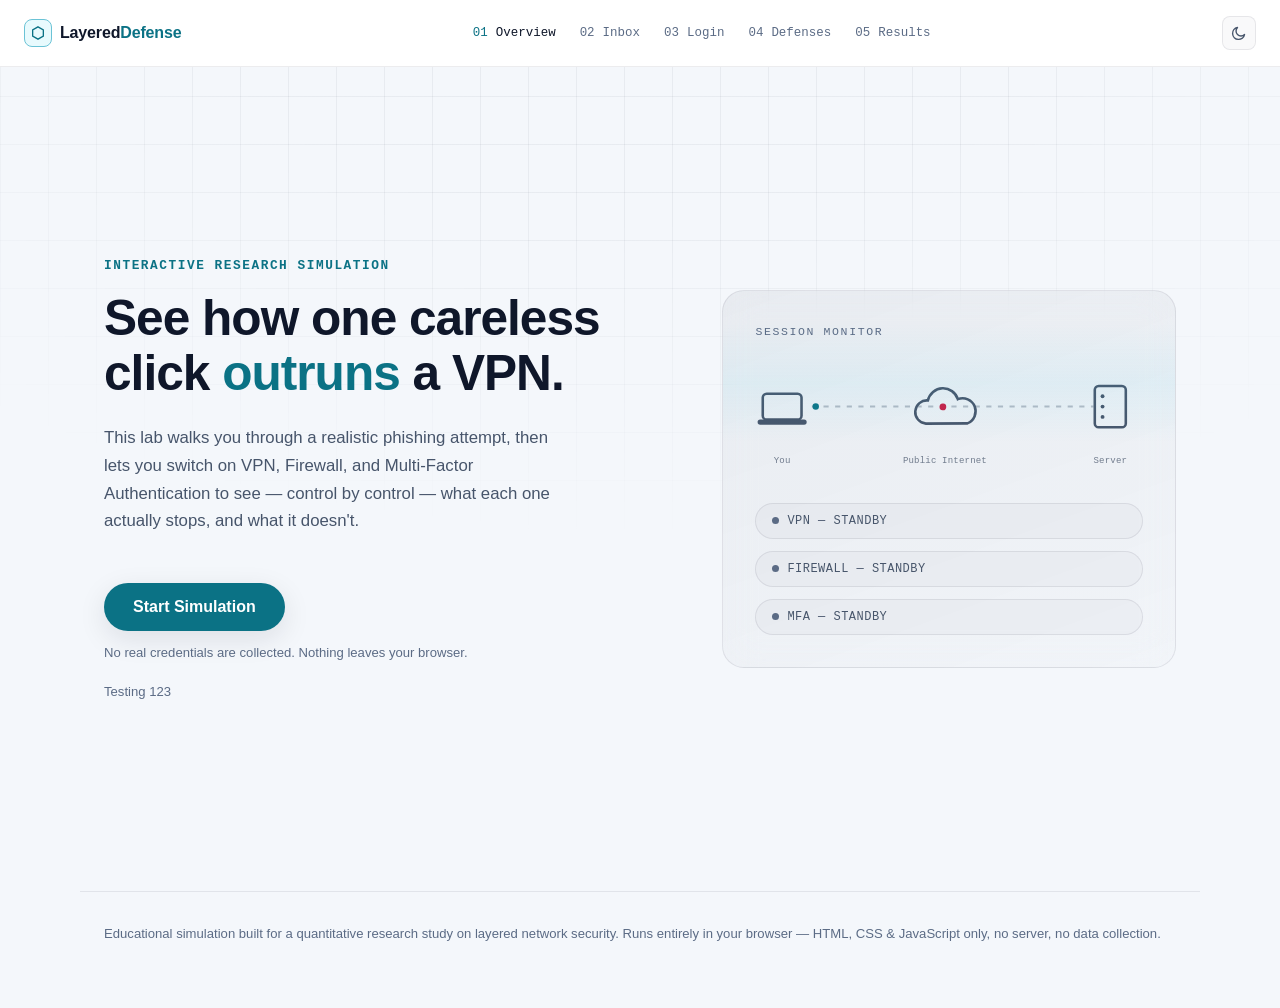
==== commit 10a7639a: "Add files via upload" ====
--- a/index.html
+++ b/index.html
@@ -9,6 +9,11 @@
       content="An interactive, browser-only simulation showing what a VPN, Firewall, and Multi-Factor Authentication each actually stop during a phishing attack — and what they don't."
     />
     <link rel="stylesheet" href="css/style.css" />
+
+    <!-- Runs before anything below paints, so the page never
+         flashes the wrong theme — see theme-init.js for why this
+         has no defer/async attribute. -->
+    <script src="js/theme-init.js"></script>
   </head>
   <body>
     <!-- Decorative fixed background grid. Hidden from screen readers
@@ -50,6 +55,36 @@
           <span class="step__label">Results</span>
         </span>
       </nav>
+
+      <button
+        type="button"
+        id="theme-toggle"
+        class="theme-toggle"
+        aria-label="Switch to light mode"
+      >
+        <svg class="icon-sun" width="16" height="16" viewBox="0 0 16 16" aria-hidden="true">
+          <circle cx="8" cy="8" r="3.2" fill="none" stroke="currentColor" stroke-width="1.4" />
+          <g stroke="currentColor" stroke-width="1.4" stroke-linecap="round">
+            <line x1="8" y1="0.5" x2="8" y2="2.3" />
+            <line x1="8" y1="13.7" x2="8" y2="15.5" />
+            <line x1="0.5" y1="8" x2="2.3" y2="8" />
+            <line x1="13.7" y1="8" x2="15.5" y2="8" />
+            <line x1="2.6" y1="2.6" x2="3.9" y2="3.9" />
+            <line x1="12.1" y1="12.1" x2="13.4" y2="13.4" />
+            <line x1="2.6" y1="13.4" x2="3.9" y2="12.1" />
+            <line x1="12.1" y1="3.9" x2="13.4" y2="2.6" />
+          </g>
+        </svg>
+        <svg class="icon-moon" width="16" height="16" viewBox="0 0 16 16" aria-hidden="true">
+          <path
+            d="M13.5 9.5A6 6 0 1 1 6.5 2.5 4.8 4.8 0 0 0 13.5 9.5Z"
+            fill="none"
+            stroke="currentColor"
+            stroke-width="1.4"
+            stroke-linejoin="round"
+          />
+        </svg>
+      </button>
     </header>
 
     <!-- ============================================================
@@ -193,6 +228,7 @@
 
     <!-- state.js must load before main.js: main.js calls resetState(),
          which is defined in state.js. -->
+    <script src="js/theme.js"></script>
     <script src="js/state.js"></script>
     <script src="js/main.js"></script>
   </body>
--- a/css/style.css
+++ b/css/style.css
@@ -60,6 +60,22 @@
   --color-text-muted: #8996b3;
   --color-text-faint: #5b6784;
 
+  /* Text color to use ON TOP of a solid --color-cyan fill (e.g. the
+     primary button). Dark text reads best on this theme's bright
+     cyan; the light theme's deeper teal needs the opposite. */
+  --color-on-accent: #04141a;
+
+  /* --- Color: surfaces ---
+     Small reusable tint values used by several components (the
+     glass-panel gradient, chip backgrounds, input fields, the
+     background grid). Named by strength rather than by component,
+     since the SAME faint/medium tint shows up in several places. */
+  --surface-tint: rgba(255, 255, 255, 0.03); /* faint — chips, inputs */
+  --surface-tint-strong: rgba(255, 255, 255, 0.06); /* glass start, toggle bg */
+  --glass-fade: rgba(255, 255, 255, 0.02); /* glass gradient's faded end */
+  --grid-line: rgba(255, 255, 255, 0.035); /* faint background grid lines */
+  --toolbar-tint: rgba(0, 0, 0, 0.25); /* fake browser bar strip */
+
   /* --- Typography ---
      System font stacks are used on purpose: they load
      instantly, need no internet connection, and keep the
@@ -92,6 +108,46 @@
 }
 
 /* ============================================================
+   1B. LIGHT THEME OVERRIDES
+   Every rule in this stylesheet is written against the tokens
+   above instead of hardcoded colors, on purpose — it means a
+   whole second theme is just a second set of token values, not
+   a rewrite of every component. `data-theme="light"` is set on
+   <html> by js/theme-init.js (before first paint, to avoid a
+   flash of the wrong theme) and toggled by js/theme.js.
+   ============================================================ */
+:root[data-theme="light"] {
+  --color-bg: #f4f7fb;
+  --color-bg-elevated: #ffffff;
+  --color-panel: #ffffff;
+  --color-border: rgba(15, 23, 42, 0.08);
+  --color-border-strong: rgba(15, 23, 42, 0.16);
+
+  /* Deepened so text and icons keep enough contrast against a
+     light background — the dark theme's brighter cyan/green/red
+     would read as washed-out here. Checked against WCAG AA. */
+  --color-cyan: #0b7285;
+  --color-cyan-dim: #6bc3d6;
+  --color-green: #0b8a5a;
+  --color-red: #c81e45;
+
+  --color-text: #0f172a;
+  --color-text-muted: #47556b;
+  --color-text-faint: #5b6b85;
+  --color-on-accent: #ffffff;
+
+  --surface-tint: rgba(15, 23, 42, 0.025);
+  --surface-tint-strong: rgba(15, 23, 42, 0.05);
+  --glass-fade: rgba(15, 23, 42, 0.012);
+  --grid-line: rgba(15, 23, 42, 0.05);
+  --toolbar-tint: rgba(15, 23, 42, 0.05);
+
+  --glow-cyan: 0 8px 28px rgba(15, 23, 42, 0.1);
+  color-scheme: light;
+}
+
+
+/* ============================================================
    2. RESET & BASE STYLES
    A small, modern reset — just enough to make every browser
    start from the same baseline.
@@ -134,10 +190,10 @@
   z-index: -1;
   background-image: linear-gradient(
       to right,
-      rgba(255, 255, 255, 0.035) 1px,
+      var(--grid-line) 1px,
       transparent 1px
     ),
-    linear-gradient(to bottom, rgba(255, 255, 255, 0.035) 1px, transparent 1px);
+    linear-gradient(to bottom, var(--grid-line) 1px, transparent 1px);
   background-size: 48px 48px;
   -webkit-mask-image: radial-gradient(
     ellipse 80% 60% at 50% 0%,
@@ -257,6 +313,44 @@
 
 .step--current .step__index {
   color: var(--color-cyan);
+}
+
+/* Light/dark mode toggle. Lives in the top bar on every page, as
+   its own flex item — NOT inside .topbar__progress — so it stays
+   visible even on narrow screens where the step list is hidden. */
+.theme-toggle {
+  display: inline-grid;
+  place-items: center;
+  width: 34px;
+  height: 34px;
+  flex-shrink: 0;
+  border-radius: var(--radius-sm);
+  background: var(--surface-tint);
+  border: 1px solid var(--color-border);
+  color: var(--color-text-muted);
+  cursor: pointer;
+  transition: color 0.15s ease, border-color 0.15s ease;
+}
+
+.theme-toggle:hover {
+  color: var(--color-cyan);
+  border-color: var(--color-cyan-dim);
+}
+
+/* Both icons always exist in the DOM; only one is shown at a time.
+   Showing the icon for the mode you'd SWITCH TO (a sun while in
+   dark mode, a moon while in light mode) is the more common
+   convention, so that's what this does. */
+.theme-toggle .icon-moon {
+  display: none;
+}
+
+:root[data-theme="light"] .theme-toggle .icon-sun {
+  display: none;
+}
+
+:root[data-theme="light"] .theme-toggle .icon-moon {
+  display: block;
 }
 
 /* ============================================================
@@ -280,7 +374,7 @@
 
 .btn--primary {
   background: var(--color-cyan);
-  color: #04141a;
+  color: var(--color-on-accent);
   box-shadow: var(--glow-cyan);
 }
 
@@ -316,8 +410,8 @@
 .glass {
   background: linear-gradient(
     160deg,
-    rgba(255, 255, 255, 0.06),
-    rgba(255, 255, 255, 0.02)
+    var(--surface-tint-strong),
+    var(--glass-fade)
   );
   -webkit-backdrop-filter: blur(18px);
   backdrop-filter: blur(18px);
@@ -339,7 +433,7 @@
   padding: var(--space-2) var(--space-4);
   border-radius: var(--radius-pill);
   border: 1px solid var(--color-border);
-  background: rgba(255, 255, 255, 0.03);
+  background: var(--surface-tint);
   font-family: var(--font-mono);
   font-size: 0.75rem;
   letter-spacing: 0.04em;
@@ -802,7 +896,7 @@
   align-items: center;
   gap: var(--space-2);
   padding: var(--space-3) var(--space-4);
-  background: rgba(0, 0, 0, 0.25);
+  background: var(--toolbar-tint);
   border-bottom: 1px solid var(--color-border);
 }
 
@@ -866,7 +960,7 @@
   padding: 12px var(--space-4);
   border-radius: var(--radius-sm);
   border: 1px solid var(--color-border-strong);
-  background: rgba(255, 255, 255, 0.03);
+  background: var(--surface-tint);
   color: var(--color-text);
   font-family: var(--font-sans);
   font-size: 0.95rem;
@@ -981,7 +1075,7 @@
   padding: 0;
   border-radius: var(--radius-pill);
   border: 1px solid var(--color-border-strong);
-  background: rgba(255, 255, 255, 0.06);
+  background: var(--surface-tint-strong);
   cursor: pointer;
   position: relative;
   transition: background-color 0.15s ease, border-color 0.15s ease;
